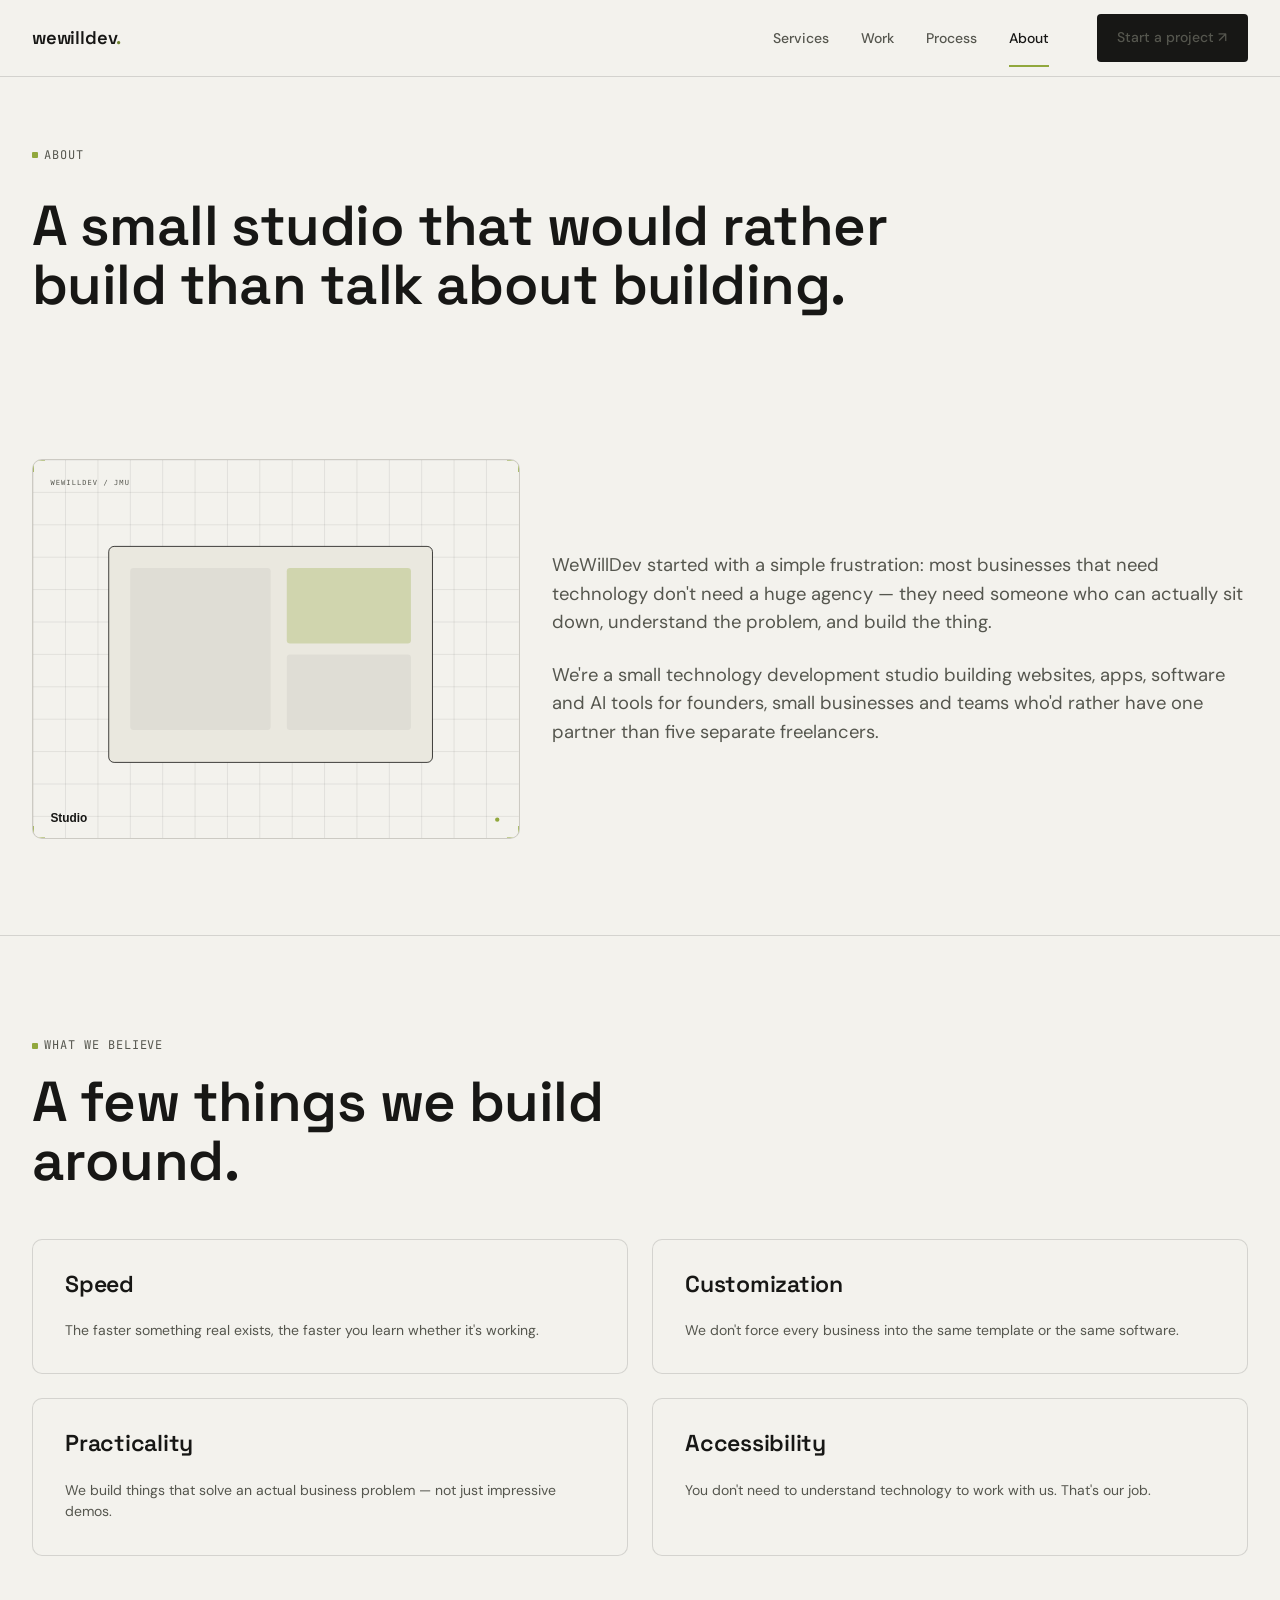
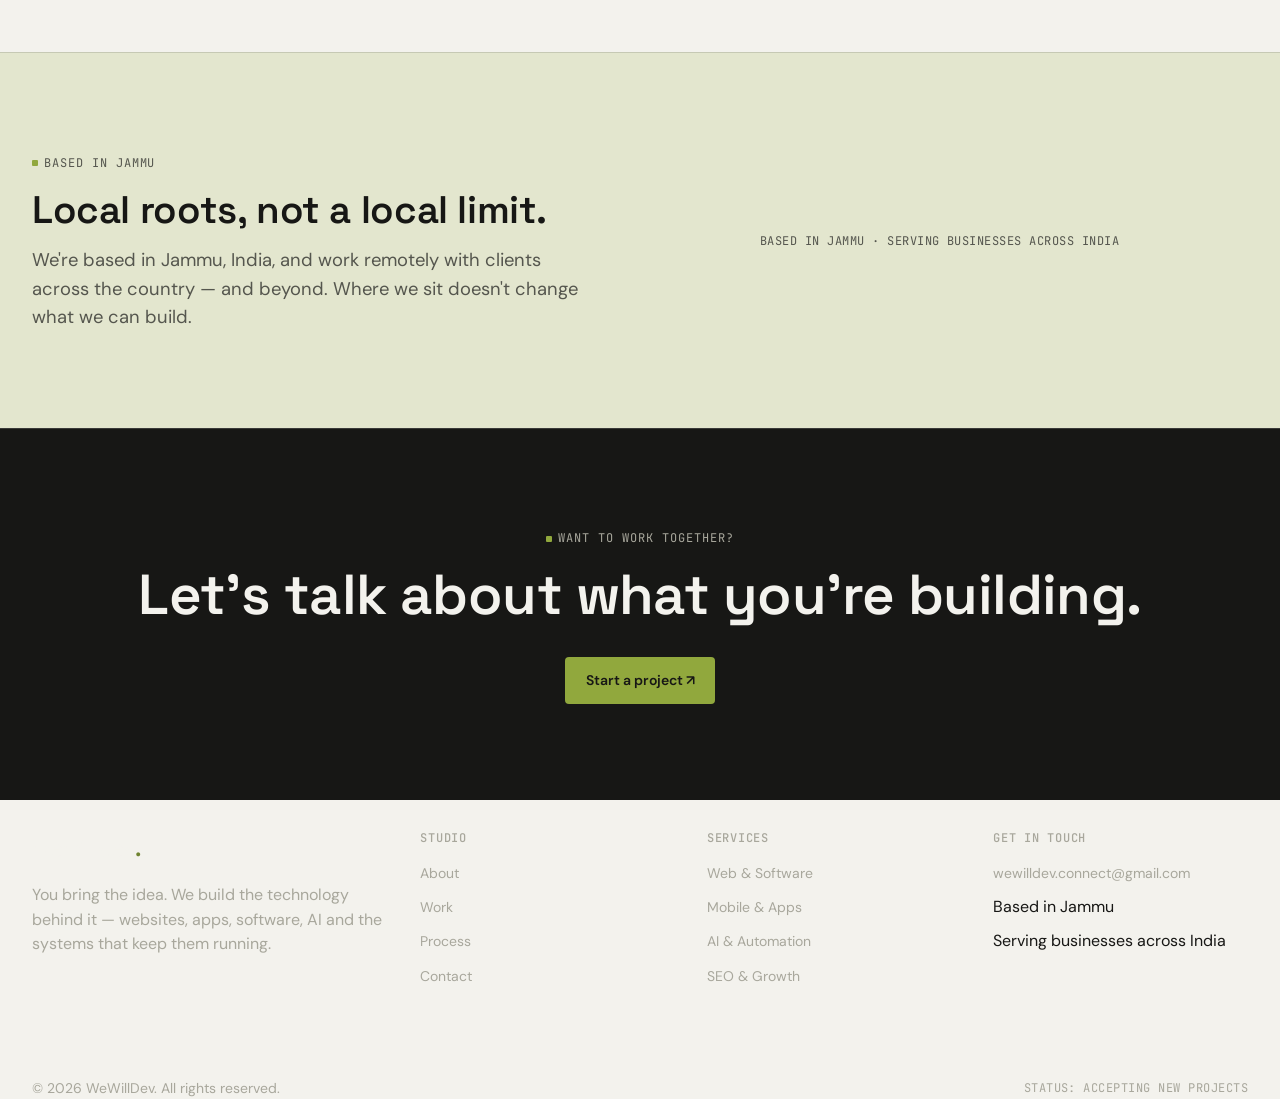
==== about/index.html @ 64b34826 "GO" ====
<!doctype html>
<html lang="en">

<head>
  <meta charset="UTF-8">
  <meta name="viewport" content="width=device-width, initial-scale=1.0">
  <title>About WeWillDev — A Technology Development Studio</title>
  <meta name="description"
    content="WeWillDev is a technology development studio based in Jammu, serving businesses across India — building web, mobile, AI and software for founders and small businesses.">
  <link rel="canonical" href="https://wewilldev.com/about/">
  <link rel="stylesheet" href="/assets/css/base.css">
  <link rel="stylesheet" href="/assets/css/layout.css">
  <link rel="stylesheet" href="/assets/css/components.css">
</head>

<body data-nav="about">

  <header id="site-header" class="site-header"></header>

  <main>
    <section class="page-intro">
      <div class="container">
        <p class="eyebrow">About</p>
        <h1 style="font-size: var(--fs-h1); margin-top: var(--sp-2); max-width: 24ch;">A small studio that would rather
          build than talk about building.</h1>
      </div>
    </section>

    <section class="section section--first">
      <div class="container">
        <div class="grid-12" style="gap: var(--sp-4); align-items:center;">
          <div style="grid-column: 1/6;">
            <div class="image-frame reveal"><img src="/assets/images/about.svg" alt="Abstract studio composition"
                loading="eager"></div>
          </div>
          <div style="grid-column: 6/13;">
            <p class="lede" style="font-size: var(--fs-body-lg); max-width: 55ch;">WeWillDev started with a simple
              frustration: most businesses that need technology don't need a huge agency — they need someone who can
              actually sit down, understand the problem, and build the thing.</p>
            <p class="lede" style="margin-top: var(--sp-3); max-width: 55ch;">We're a small technology development
              studio building websites, apps, software and AI tools for founders, small businesses and teams who'd
              rather have one partner than five separate freelancers.</p>
          </div>
        </div>
      </div>
    </section>

    <section class="section">
      <div class="container">
        <div class="section-head">
          <div>
            <p class="eyebrow">What we believe</p>
            <h2 style="font-size: var(--fs-h1); margin-top: var(--sp-2);">A few things we build around.</h2>
          </div>
        </div>
        <div class="grid-12" style="gap: var(--sp-3);">
          <div class="service-card reveal" style="grid-column: span 6;">
            <h3>Speed</h3>
            <p>The faster something real exists, the faster you learn whether it's working.</p>
          </div>
          <div class="service-card reveal" style="grid-column: span 6;">
            <h3>Customization</h3>
            <p>We don't force every business into the same template or the same software.</p>
          </div>
          <div class="service-card reveal" style="grid-column: span 6;">
            <h3>Practicality</h3>
            <p>We build things that solve an actual business problem — not just impressive demos.</p>
          </div>
          <div class="service-card reveal" style="grid-column: span 6;">
            <h3>Accessibility</h3>
            <p>You don't need to understand technology to work with us. That's our job.</p>
          </div>
        </div>
      </div>
    </section>

    <section class="section section--tint">
      <div class="container">
        <div class="grid-12" style="gap: var(--sp-4); align-items:center;">
          <div style="grid-column: 1/8;">
            <p class="eyebrow">Based in Jammu</p>
            <h2 style="font-size: var(--fs-h2); margin-top: var(--sp-2);">Local roots, not a local limit.</h2>
            <p class="lede" style="margin-top: var(--sp-2);">We're based in Jammu, India, and work remotely with clients
              across the country — and beyond. Where we sit doesn't change what we can build.</p>
          </div>
          <div style="grid-column: 8/13;">
            <span class="mono-tag" style="color:var(--ink-soft);">Based in Jammu · Serving businesses across
              India</span>
          </div>
        </div>
      </div>
    </section>

    <section class="section section--dark">
      <div class="container" style="text-align:center;">
        <p class="eyebrow on-dark" style="justify-content:center;">Want to work together?</p>
        <h2 style="font-size: var(--fs-h1); margin-top: var(--sp-2);">Let's talk about what you're building.</h2>
        <a href="/contact/" class="btn btn-primary" style="margin-top: var(--sp-4);">Start a project ↗</a>
      </div>
    </section>
  </main>

  <footer id="site-footer"></footer>
  <script src="/assets/js/components.js"></script>
  <script src="/assets/js/main.js"></script>
</body>

</html>
---- assets/css/base.css ----
/* ==========================================================================
   WeWillDev — Base
   Tokens, reset, typography
   ========================================================================== */

@import url("https://fonts.googleapis.com/css2?family=Space+Grotesk:wght@400;500;600;700&family=DM+Sans:wght@400;500;600&family=JetBrains+Mono:wght@400;500&display=swap");

:root {
  /* Color */
  --bg: #f3f2ed;
  --bg-alt: #eae8df;
  --bg-dark: #171715;
  --ink: #171715;
  --ink-soft: #55564e;
  --ink-on-dark: #f3f2ed;
  --ink-on-dark-soft: #a8a79c;
  --accent: #91a83d;
  --accent-dark: #6f8330;
  --accent-tint: #e3e6ce;
  --line: rgba(23, 23, 21, 0.14);
  --line-on-dark: rgba(243, 242, 237, 0.16);
  --white: #ffffff;

  /* Type */
  --font-display: "Space Grotesk", "Helvetica Neue", Arial, sans-serif;
  --font-body: "DM Sans", "Helvetica Neue", Arial, sans-serif;
  --font-mono: "JetBrains Mono", "SFMono-Regular", Consolas, monospace;

  --fs-hero: clamp(2.75rem, 6.2vw, 5.75rem);
  --fs-h1: clamp(2.25rem, 4.4vw, 3.75rem);
  --fs-h2: clamp(1.75rem, 3vw, 2.5rem);
  --fs-h3: clamp(1.25rem, 1.8vw, 1.5rem);
  --fs-body-lg: 1.15rem;
  --fs-body: 1rem;
  --fs-small: 0.875rem;
  --fs-label: 0.75rem;

  /* Spacing (8px base) */
  --sp-1: 0.5rem;
  --sp-2: 1rem;
  --sp-3: 1.5rem;
  --sp-4: 2rem;
  --sp-5: 3rem;
  --sp-6: 4rem;
  --sp-7: 6rem;
  --sp-8: 8rem;

  --radius-sm: 4px;
  --radius-md: 10px;
  --container-max: 1280px;
  --ease: cubic-bezier(0.4, 0, 0.2, 1);
}

* {
  box-sizing: border-box;
}
html {
  scroll-behavior: smooth;
}

body {
  margin: 0;
  background: var(--bg);
  color: var(--ink);
  font-family: var(--font-body);
  font-size: var(--fs-body);
  line-height: 1.55;
  -webkit-font-smoothing: antialiased;
  text-rendering: optimizeLegibility;
}

img {
  max-width: 100%;
  display: block;
}
a {
  color: inherit;
  text-decoration: none;
}
button {
  font-family: inherit;
  cursor: pointer;
}
ul {
  margin: 0;
  padding: 0;
  list-style: none;
}

h1,
h2,
h3,
h4 {
  font-family: var(--font-display);
  font-weight: 600;
  line-height: 1.05;
  letter-spacing: -0.01em;
  margin: 0;
  color: var(--ink);
}

p {
  margin: 0;
}

::selection {
  background: var(--accent);
  color: var(--bg-dark);
}

:focus-visible {
  outline: 2px solid var(--accent-dark);
  outline-offset: 3px;
}

@media (prefers-reduced-motion: reduce) {
  html {
    scroll-behavior: auto;
  }
  * {
    animation-duration: 0.01ms !important;
    transition-duration: 0.01ms !important;
  }
}

/* Utility text roles */
.eyebrow {
  font-family: var(--font-mono);
  font-size: var(--fs-label);
  letter-spacing: 0.08em;
  text-transform: uppercase;
  color: var(--ink-soft);
  display: inline-flex;
  align-items: center;
  gap: 0.5em;
}
.eyebrow::before {
  content: "";
  width: 6px;
  height: 6px;
  background: var(--accent);
  border-radius: 1px;
  display: inline-block;
}
.on-dark .eyebrow,
.eyebrow.on-dark {
  color: var(--ink-on-dark-soft);
}

.lede {
  font-size: var(--fs-body-lg);
  color: var(--ink-soft);
  max-width: 42ch;
}

.mono-tag {
  font-family: var(--font-mono);
  font-size: var(--fs-label);
  letter-spacing: 0.04em;
  text-transform: uppercase;
}
---- assets/css/layout.css ----
/* ==========================================================================
   WeWillDev — Layout
   Containers, grid, section rhythm
   ========================================================================== */

.container {
  width: 100%;
  max-width: var(--container-max);
  margin-inline: auto;
  padding-inline: var(--sp-4);
}

@media (max-width: 768px) {
  .container {
    padding-inline: var(--sp-3);
  }
}

.grid-12 {
  display: grid;
  grid-template-columns: repeat(12, 1fr);
  gap: var(--sp-3);
}

section {
  position: relative;
}

.section {
  padding-block: var(--sp-7);
  border-top: 1px solid var(--line);
}
.section--tight {
  padding-block: var(--sp-6);
}
.section--dark {
  background: var(--bg-dark);
  color: var(--ink-on-dark);
  border-top-color: var(--line-on-dark);
}
.section--dark h1,
.section--dark h2,
.section--dark h3 {
  color: var(--ink-on-dark);
}
.section--dark p {
  color: var(--ink-on-dark-soft);
}
.section--tint {
  background: var(--accent-tint);
}
.section--first {
  border-top: none;
}

@media (max-width: 768px) {
  .section {
    padding-block: var(--sp-6);
  }
  .section--tight {
    padding-block: var(--sp-5);
  }
}

/* Section header: eyebrow + heading + optional lede, used across pages */
.section-head {
  display: grid;
  grid-template-columns: minmax(0, 7fr) minmax(0, 5fr);
  gap: var(--sp-4);
  align-items: end;
  margin-bottom: var(--sp-5);
}
.section-head .lede {
  margin-left: auto;
}

@media (max-width: 860px) {
  .section-head {
    grid-template-columns: 1fr;
    align-items: start;
  }
  .section-head .lede {
    margin-left: 0;
  }
}

/* Index line: signature blueprint-style divider used between blocks */
.index-line {
  display: flex;
  align-items: center;
  gap: var(--sp-2);
  font-family: var(--font-mono);
  font-size: var(--fs-label);
  color: var(--ink-soft);
  letter-spacing: 0.04em;
  margin-block: var(--sp-3);
}
.index-line::after {
  content: "";
  flex: 1;
  height: 1px;
  background: var(--line);
}
.section--dark .index-line {
  color: var(--ink-on-dark-soft);
}
.section--dark .index-line::after {
  background: var(--line-on-dark);
}

.reveal {
  opacity: 0;
  transform: translateY(14px);
  transition:
    opacity 0.6s var(--ease),
    transform 0.6s var(--ease);
}
.reveal.is-visible {
  opacity: 1;
  transform: none;
}

.hide-mobile {
  display: block;
}
.show-mobile {
  display: none;
}
@media (max-width: 768px) {
  .hide-mobile {
    display: none;
  }
  .show-mobile {
    display: block;
  }
}
---- assets/css/components.css ----
/* ==========================================================================
   WeWillDev — Components
   ========================================================================== */

/* ---- Header ---- */
.site-header {
  position: sticky;
  top: 0;
  z-index: 100;
  background: rgba(243, 242, 237, 0.88);
  backdrop-filter: blur(10px);
  border-bottom: 1px solid var(--line);
}
.site-header .container {
  display: flex;
  align-items: center;
  justify-content: space-between;
  height: 76px;
}
.logo {
  font-family: var(--font-display);
  font-weight: 600;
  font-size: 1.15rem;
  letter-spacing: -0.01em;
}
.logo span {
  color: var(--accent-dark);
}

.main-nav {
  display: flex;
  align-items: center;
  gap: var(--sp-5);
}
.main-nav ul {
  display: flex;
  gap: var(--sp-4);
}
.main-nav a {
  font-size: var(--fs-small);
  font-weight: 500;
  color: var(--ink-soft);
  transition: color 0.15s var(--ease);
  position: relative;
}
.main-nav a:hover,
.main-nav a.is-active {
  color: var(--ink);
}
.main-nav a.is-active::after {
  content: "";
  position: absolute;
  left: 0;
  right: 0;
  bottom: -20px;
  height: 2px;
  background: var(--accent);
}

.nav-toggle {
  display: none;
  background: none;
  border: none;
  width: 32px;
  height: 32px;
  padding: 0;
  flex-direction: column;
  justify-content: center;
  gap: 5px;
}
.nav-toggle span {
  display: block;
  width: 100%;
  height: 2px;
  background: var(--ink);
  transition:
    transform 0.2s var(--ease),
    opacity 0.2s var(--ease);
}

.mobile-nav {
  display: none;
  position: fixed;
  inset: 76px 0 0 0;
  background: var(--bg);
  z-index: 99;
  padding: var(--sp-5) var(--sp-3);
  overflow-y: auto;
}
.mobile-nav.is-open {
  display: block;
}
.mobile-nav ul {
  display: flex;
  flex-direction: column;
  gap: 0;
}
.mobile-nav a {
  display: block;
  font-family: var(--font-display);
  font-size: 1.75rem;
  font-weight: 500;
  padding: var(--sp-2) 0;
  border-bottom: 1px solid var(--line);
}
.mobile-nav .btn {
  margin-top: var(--sp-4);
  width: 100%;
  justify-content: center;
}

@media (max-width: 860px) {
  .main-nav ul,
  .main-nav .btn {
    display: none;
  }
  .nav-toggle {
    display: flex;
  }
}

body.nav-open {
  overflow: hidden;
}

/* ---- Buttons ---- */
.btn {
  display: inline-flex;
  align-items: center;
  gap: 0.5em;
  font-family: var(--font-body);
  font-weight: 600;
  font-size: var(--fs-small);
  padding: 0.85em 1.4em;
  border-radius: var(--radius-sm);
  border: 1px solid transparent;
  transition:
    transform 0.15s var(--ease),
    background 0.15s var(--ease),
    border-color 0.15s var(--ease),
    color 0.15s var(--ease);
  white-space: nowrap;
}
.btn-primary {
  background: var(--ink);
  color: var(--bg);
}
.btn-primary:hover {
  background: var(--accent-dark);
}
.section--dark .btn-primary {
  background: var(--accent);
  color: var(--bg-dark);
}
.section--dark .btn-primary:hover {
  background: var(--ink-on-dark);
}

.btn-outline {
  background: transparent;
  border-color: var(--line);
  color: var(--ink);
}
.btn-outline:hover {
  border-color: var(--ink);
}
.section--dark .btn-outline {
  border-color: var(--line-on-dark);
  color: var(--ink-on-dark);
}
.section--dark .btn-outline:hover {
  border-color: var(--ink-on-dark);
}

.btn-text {
  padding: 0;
  font-weight: 500;
  border-bottom: 1px solid var(--ink);
  border-radius: 0;
}
.btn-text:hover {
  color: var(--accent-dark);
  border-color: var(--accent-dark);
}

/* ---- Build tag (signature chip) ---- */
.build-tag {
  font-family: var(--font-mono);
  font-size: 0.7rem;
  letter-spacing: 0.04em;
  text-transform: uppercase;
  border: 1px solid var(--line);
  border-radius: var(--radius-sm);
  padding: 0.35em 0.7em;
  display: inline-flex;
  align-items: center;
  gap: 0.5em;
  color: var(--ink-soft);
}
.build-tag .dot {
  width: 5px;
  height: 5px;
  border-radius: 50%;
  background: var(--accent);
}
.section--dark .build-tag {
  border-color: var(--line-on-dark);
  color: var(--ink-on-dark-soft);
}

/* ---- Capability strip ---- */
.capability-strip {
  border-top: 1px solid var(--line);
  border-bottom: 1px solid var(--line);
  overflow: hidden;
  background: var(--bg-dark);
}
.capability-strip .track {
  display: flex;
  gap: var(--sp-6);
  padding-block: var(--sp-2);
  font-family: var(--font-mono);
  font-size: var(--fs-small);
  color: var(--ink-on-dark-soft);
  white-space: nowrap;
  animation: scroll-strip 32s linear infinite;
  width: max-content;
}
.capability-strip .track span {
  color: var(--accent);
  margin-right: var(--sp-6);
}
@keyframes scroll-strip {
  from {
    transform: translateX(0);
  }
  to {
    transform: translateX(-50%);
  }
}
@media (prefers-reduced-motion: reduce) {
  .capability-strip .track {
    animation: none;
  }
}

/* ---- Service card ---- */
.service-card {
  border: 1px solid var(--line);
  border-radius: var(--radius-md);
  padding: var(--sp-4);
  background: var(--bg);
  display: flex;
  flex-direction: column;
  gap: var(--sp-3);
  transition:
    border-color 0.2s var(--ease),
    transform 0.2s var(--ease);
}
.service-card:hover {
  border-color: var(--ink);
  transform: translateY(-3px);
}
.service-card .index {
  font-family: var(--font-mono);
  font-size: var(--fs-label);
  color: var(--accent-dark);
}
.service-card h3 {
  font-size: var(--fs-h3);
}
.service-card p {
  color: var(--ink-soft);
  font-size: var(--fs-small);
}
.service-card .tags {
  display: flex;
  flex-wrap: wrap;
  gap: 0.4em;
  margin-top: auto;
}
.service-card .tag {
  font-size: 0.7rem;
  font-family: var(--font-mono);
  color: var(--ink-soft);
  background: var(--bg-alt);
  padding: 0.25em 0.6em;
  border-radius: var(--radius-sm);
}
.service-card .go {
  display: flex;
  align-items: center;
  gap: 0.4em;
  font-size: var(--fs-small);
  font-weight: 600;
  color: var(--ink);
  margin-top: var(--sp-1);
}
.service-card:hover .go {
  color: var(--accent-dark);
}

/* ---- Project / work card ---- */
.project-card {
  display: grid;
  grid-template-columns: 1fr 1fr;
  gap: var(--sp-4);
  align-items: center;
  padding-block: var(--sp-4);
  border-top: 1px solid var(--line);
}
.project-card:last-child {
  border-bottom: 1px solid var(--line);
}
.project-card .media {
  aspect-ratio: 4/3;
  border-radius: var(--radius-md);
  overflow: hidden;
  background: var(--bg-alt);
}
.project-card .media img {
  width: 100%;
  height: 100%;
  object-fit: cover;
}
.project-card .meta {
  display: flex;
  flex-direction: column;
  gap: var(--sp-2);
}
.project-card h3 {
  font-size: var(--fs-h2);
}
.project-card p {
  color: var(--ink-soft);
}
.project-card .facts {
  display: flex;
  gap: var(--sp-3);
  flex-wrap: wrap;
}

@media (max-width: 768px) {
  .project-card {
    grid-template-columns: 1fr;
  }
}

/* ---- Process step ---- */
.process-step {
  display: grid;
  grid-template-columns: 90px 1fr;
  gap: var(--sp-4);
  padding-block: var(--sp-4);
  border-top: 1px solid var(--line);
}
.process-step .num {
  font-family: var(--font-mono);
  font-size: 1.5rem;
  color: var(--accent-dark);
}
.process-step h3 {
  font-size: var(--fs-h3);
  margin-bottom: var(--sp-1);
}
.process-step p {
  color: var(--ink-soft);
  max-width: 60ch;
}
@media (max-width: 600px) {
  .process-step {
    grid-template-columns: 1fr;
    gap: var(--sp-1);
  }
}

/* ---- Who-we-build-for chips ---- */
.audience-list {
  display: flex;
  flex-wrap: wrap;
  gap: var(--sp-2);
}
.audience-chip {
  border: 1px solid var(--line);
  border-radius: 999px;
  padding: 0.6em 1.1em;
  font-size: var(--fs-small);
  font-weight: 500;
}
.section--dark .audience-chip {
  border-color: var(--line-on-dark);
}

/* ---- Image frame with build tag overlay ---- */
.image-frame {
  position: relative;
  border-radius: var(--radius-md);
  overflow: hidden;
  background: var(--bg-alt);
  border: 1px solid var(--line);
}
.image-frame img {
  width: 100%;
  height: 100%;
  object-fit: cover;
}
.image-frame .frame-tag {
  position: absolute;
  bottom: var(--sp-2);
  left: var(--sp-2);
  background: rgba(23, 23, 21, 0.82);
  color: var(--ink-on-dark);
  backdrop-filter: blur(4px);
}

/* ---- Footer ---- */
.site-footer {
  background: var(--bg-dark);
  color: var(--ink-on-dark);
  padding-block: var(--sp-6) var(--sp-4);
}
.footer-top {
  display: grid;
  grid-template-columns: 1.4fr repeat(3, 1fr);
  margin-top: var(--sp-4);
  margin-bottom: var(--sp-6);
  gap: var(--sp-4);
  border-bottom: 1px solid var(--line-on-dark);
}
.footer-brand .logo {
  color: var(--ink-on-dark);
  font-size: 1.4rem;
  margin-bottom: var(--sp-2);
}
.footer-brand p {
  color: var(--ink-on-dark-soft);
  max-width: 32ch;
}
.footer-col h4 {
  font-family: var(--font-mono);
  font-size: var(--fs-label);
  text-transform: uppercase;
  letter-spacing: 0.06em;
  color: var(--ink-on-dark-soft);
  margin-bottom: var(--sp-2);
  font-weight: 500;
}
.footer-col ul {
  display: flex;
  flex-direction: column;
  gap: 0.6em;
}
.footer-col a {
  color: var(--ink-on-dark-soft);
  font-size: var(--fs-small);
  transition: color 0.15s var(--ease);
}
.footer-col a:hover {
  color: r;
}
.footer-bottom {
  display: flex;
  justify-content: space-between;
  align-items: center;
  padding-top: var(--sp-3);
  font-size: var(--fs-small);
  color: var(--ink-on-dark-soft);
  flex-wrap: wrap;
  gap: var(--sp-2);
}

@media (max-width: 860px) {
  .footer-top {
    grid-template-columns: 1fr 1fr;
    gap: var(--sp-5) var(--sp-3);
  }
  .footer-brand {
    grid-column: 1 / -1;
  }
}

/* ---- Contact form ---- */
.form-field {
  display: flex;
  flex-direction: column;
  gap: 0.5em;
  margin-bottom: var(--sp-3);
}
.form-field label {
  font-size: var(--fs-small);
  font-weight: 600;
}
.form-field input,
.form-field select,
.form-field textarea {
  font-family: var(--font-body);
  font-size: var(--fs-body);
  padding: 0.9em 1em;
  border: 1px solid var(--line);
  border-radius: var(--radius-sm);
  background: var(--bg);
  color: var(--ink);
}
.form-field input:focus,
.form-field select:focus,
.form-field textarea:focus {
  border-color: var(--ink);
  outline: none;
}
.form-field textarea {
  resize: vertical;
  min-height: 120px;
}
.form-note {
  font-size: var(--fs-small);
  color: var(--ink-soft);
  margin-top: var(--sp-2);
}

/* ---- Breadcrumb / page intro ---- */
.page-intro {
  padding-block: var(--sp-6) var(--sp-5);
}
.page-intro .eyebrow {
  margin-bottom: var(--sp-2);
}
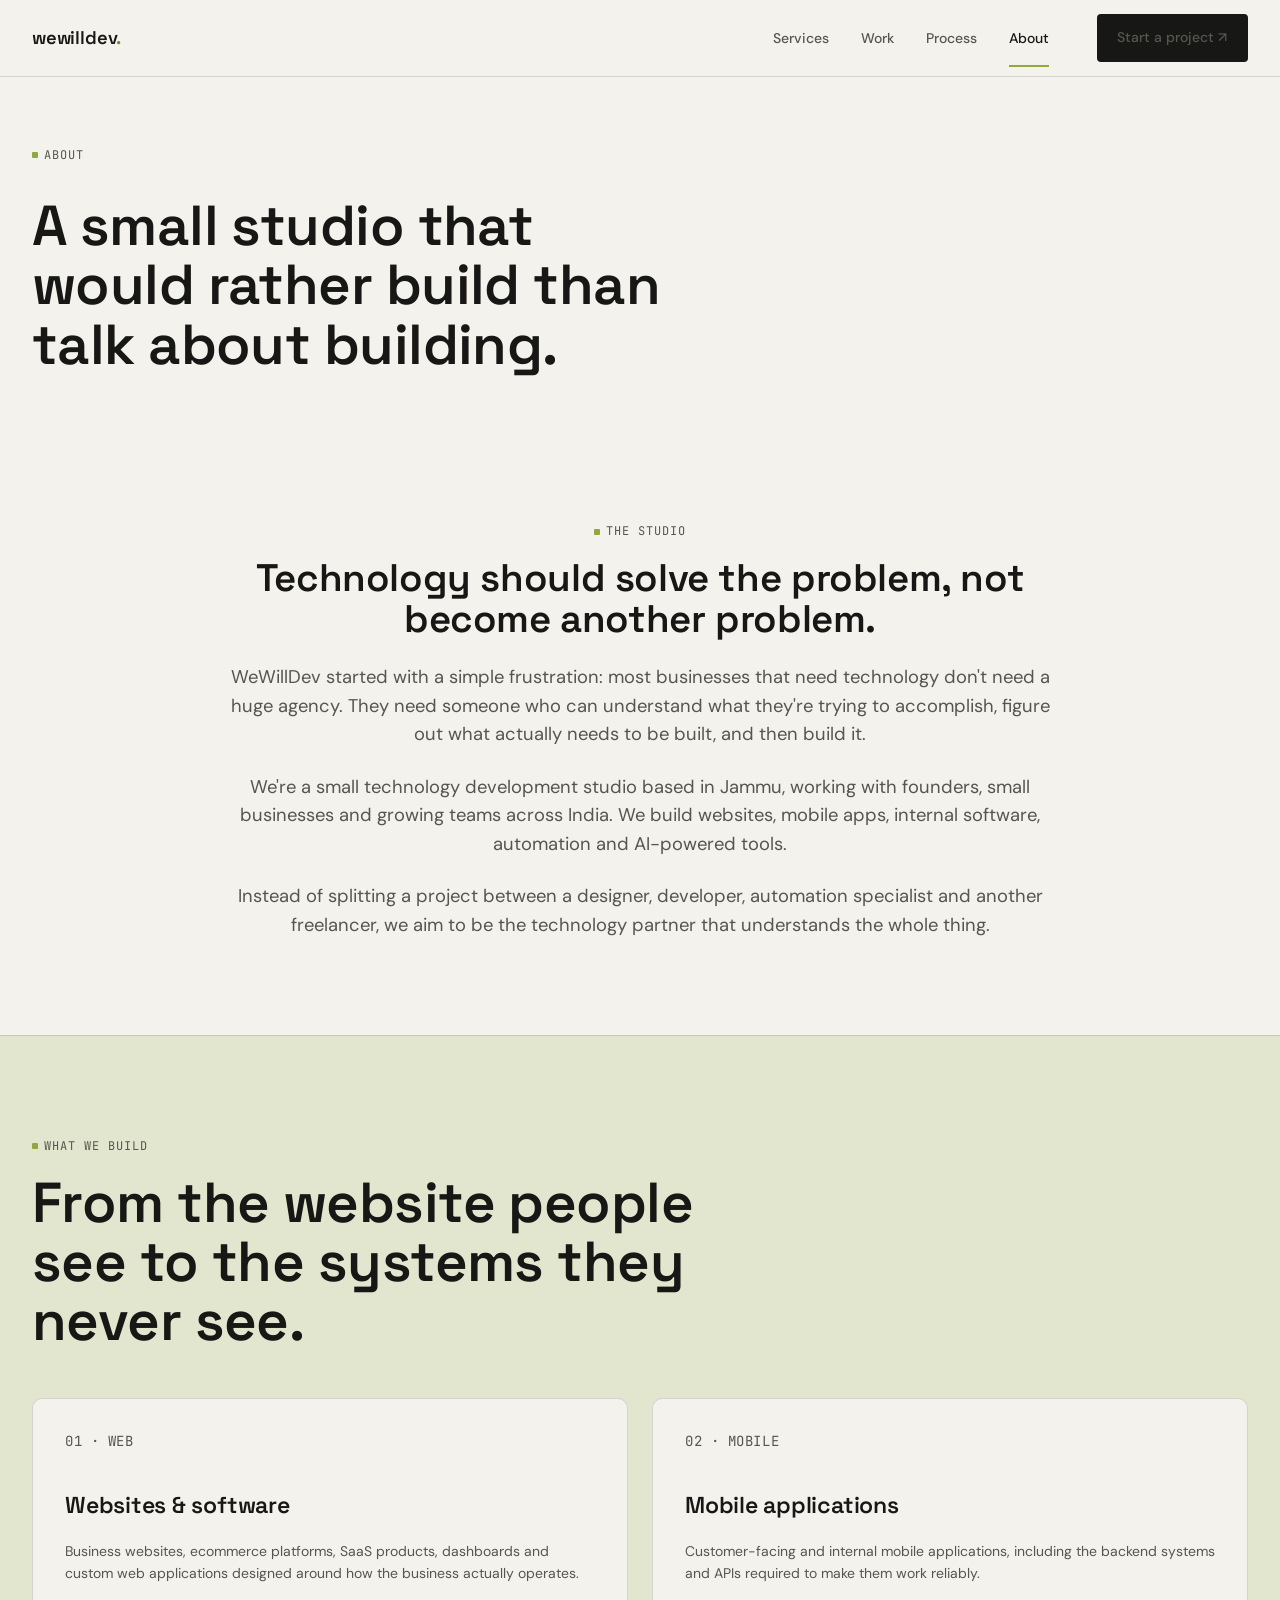
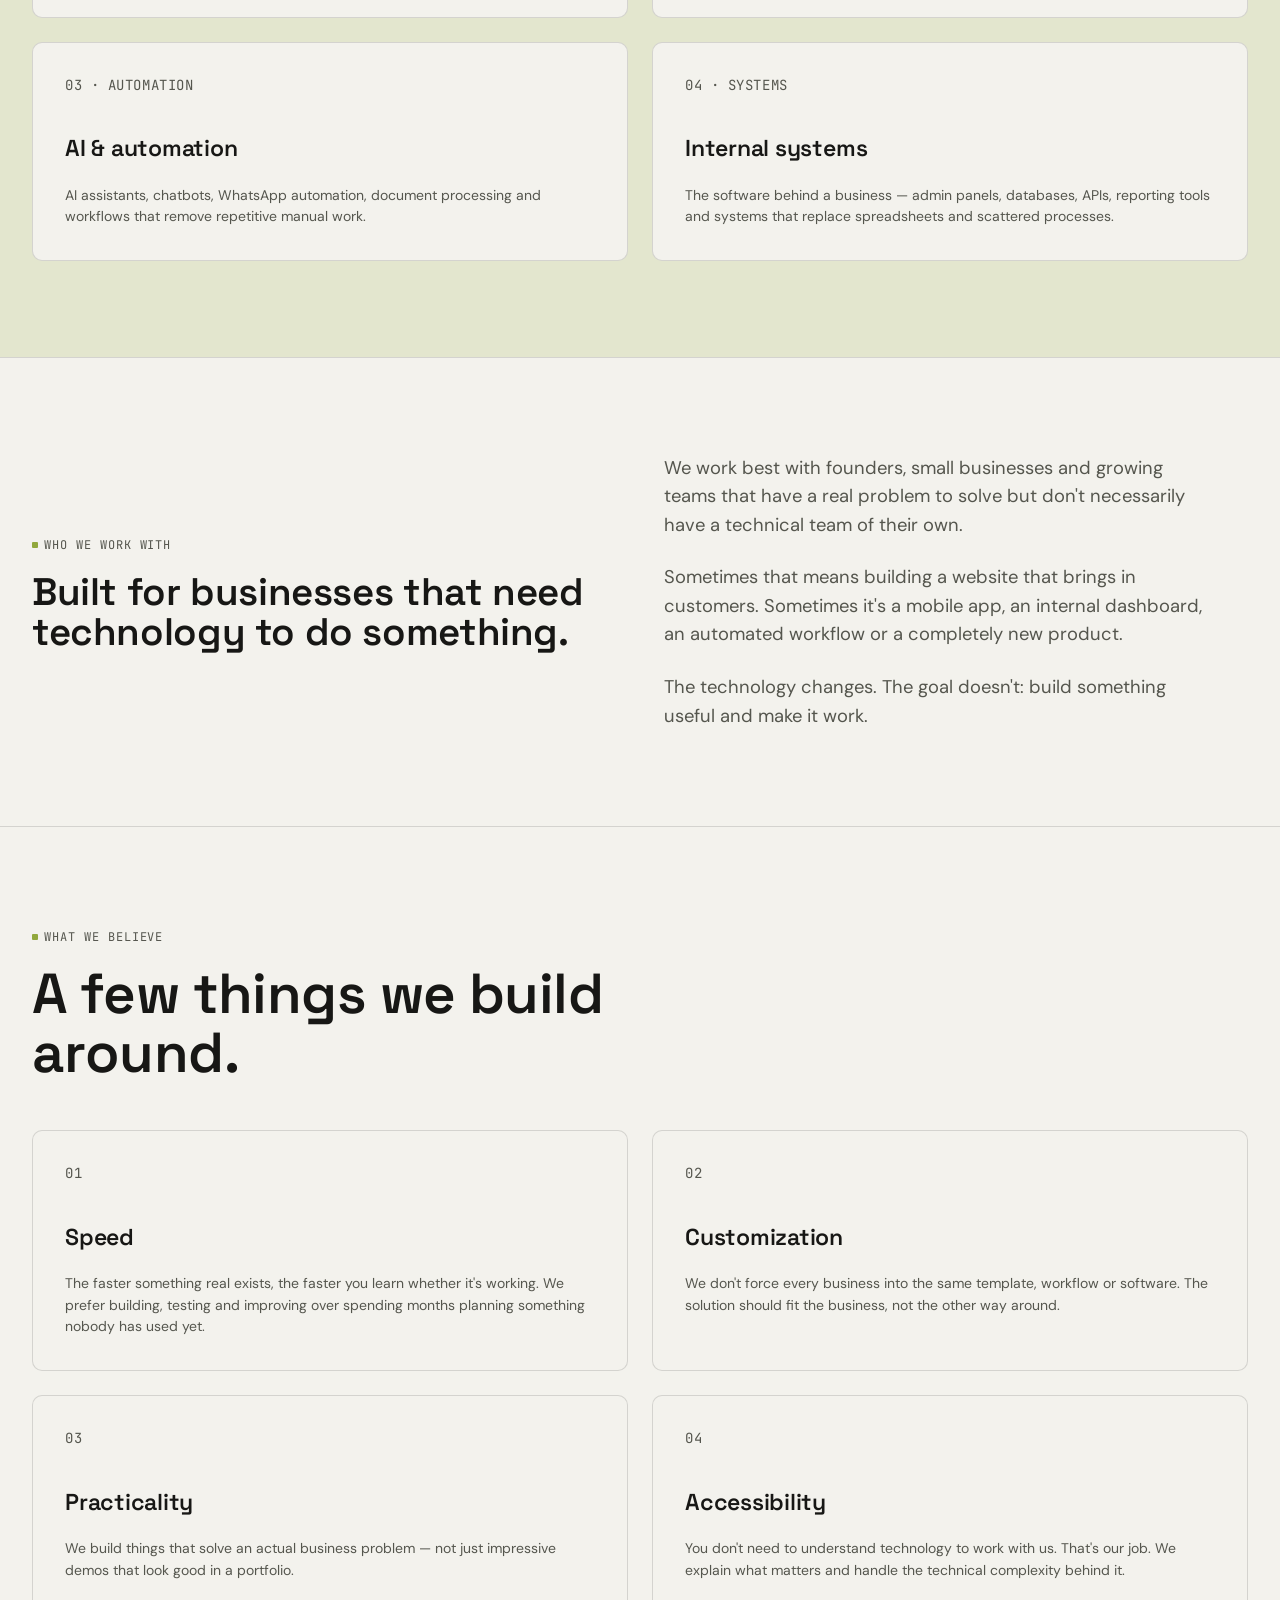
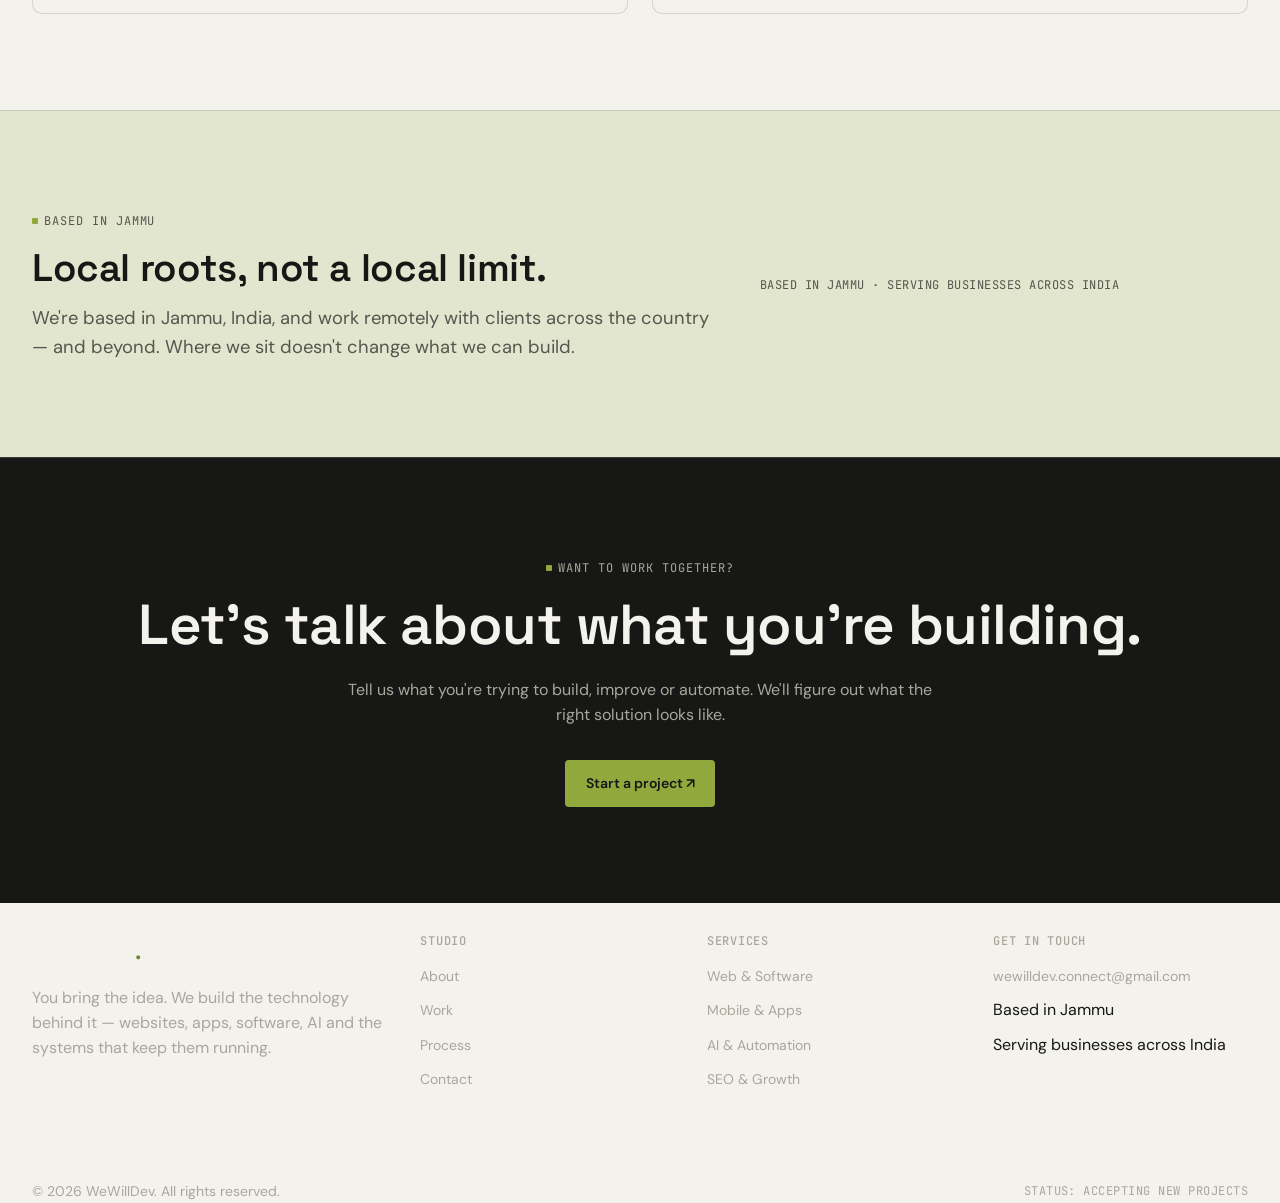
==== commit d77714ee: "liekk this about??" ====
--- a/about/index.html
+++ b/about/index.html
@@ -4,10 +4,14 @@
 <head>
   <meta charset="UTF-8">
   <meta name="viewport" content="width=device-width, initial-scale=1.0">
+
   <title>About WeWillDev — A Technology Development Studio</title>
+
   <meta name="description"
-    content="WeWillDev is a technology development studio based in Jammu, serving businesses across India — building web, mobile, AI and software for founders and small businesses.">
+    content="WeWillDev is a technology development studio based in Jammu, serving businesses across India — building websites, mobile apps, software, AI tools and internal systems.">
+
   <link rel="canonical" href="https://wewilldev.com/about/">
+
   <link rel="stylesheet" href="/assets/css/base.css">
   <link rel="stylesheet" href="/assets/css/layout.css">
   <link rel="stylesheet" href="/assets/css/components.css">
@@ -18,91 +22,413 @@
   <header id="site-header" class="site-header"></header>
 
   <main>
+
+    <!-- INTRO -->
     <section class="page-intro">
       <div class="container">
+
         <p class="eyebrow">About</p>
-        <h1 style="font-size: var(--fs-h1); margin-top: var(--sp-2); max-width: 24ch;">A small studio that would rather
-          build than talk about building.</h1>
-      </div>
-    </section>
-
+
+        <h1 style="
+          font-size: var(--fs-h1);
+          margin-top: var(--sp-2);
+          max-width: 18ch;
+        ">
+          A small studio that would rather build than talk about building.
+        </h1>
+
+      </div>
+    </section>
+
+
+    <!-- STUDIO STORY -->
     <section class="section section--first">
       <div class="container">
-        <div class="grid-12" style="gap: var(--sp-4); align-items:center;">
-          <div style="grid-column: 1/6;">
-            <div class="image-frame reveal"><img src="/assets/images/about.svg" alt="Abstract studio composition"
-                loading="eager"></div>
-          </div>
-          <div style="grid-column: 6/13;">
-            <p class="lede" style="font-size: var(--fs-body-lg); max-width: 55ch;">WeWillDev started with a simple
-              frustration: most businesses that need technology don't need a huge agency — they need someone who can
-              actually sit down, understand the problem, and build the thing.</p>
-            <p class="lede" style="margin-top: var(--sp-3); max-width: 55ch;">We're a small technology development
-              studio building websites, apps, software and AI tools for founders, small businesses and teams who'd
-              rather have one partner than five separate freelancers.</p>
-          </div>
-        </div>
-      </div>
-    </section>
-
+
+        <div style="
+          max-width: 850px;
+          margin: 0 auto;
+          text-align: center;
+        ">
+
+          <p class="eyebrow" style="justify-content:center;">
+            The studio
+          </p>
+
+          <h2 style="
+            font-size: var(--fs-h2);
+            margin-top: var(--sp-2);
+          ">
+            Technology should solve the problem,
+            not become another problem.
+          </h2>
+
+          <p class="lede" style="
+            margin: var(--sp-3) auto 0;
+            max-width: 65ch;
+          ">
+            WeWillDev started with a simple frustration: most businesses
+            that need technology don't need a huge agency. They need
+            someone who can understand what they're trying to accomplish,
+            figure out what actually needs to be built, and then build it.
+          </p>
+
+          <p class="lede" style="
+            margin: var(--sp-3) auto 0;
+            max-width: 65ch;
+          ">
+            We're a small technology development studio based in Jammu,
+            working with founders, small businesses and growing teams
+            across India. We build websites, mobile apps, internal
+            software, automation and AI-powered tools.
+          </p>
+
+          <p class="lede" style="
+            margin: var(--sp-3) auto 0;
+            max-width: 65ch;
+          ">
+            Instead of splitting a project between a designer, developer,
+            automation specialist and another freelancer, we aim to be
+            the technology partner that understands the whole thing.
+          </p>
+
+        </div>
+
+      </div>
+    </section>
+
+
+    <!-- WHAT WE BUILD -->
+    <section class="section section--tint">
+      <div class="container">
+
+        <div style="
+          max-width: 700px;
+          margin-bottom: var(--sp-5);
+        ">
+
+          <p class="eyebrow">What we build</p>
+
+          <h2 style="
+            font-size: var(--fs-h1);
+            margin-top: var(--sp-2);
+          ">
+            From the website people see
+            to the systems they never see.
+          </h2>
+
+        </div>
+
+
+        <div class="grid-12" style="gap: var(--sp-3);">
+
+          <div class="service-card reveal" style="grid-column: span 6;">
+            <p class="mono-tag">01 · WEB</p>
+
+            <h3 style="margin-top: var(--sp-2);">
+              Websites & software
+            </h3>
+
+            <p>
+              Business websites, ecommerce platforms, SaaS products,
+              dashboards and custom web applications designed around
+              how the business actually operates.
+            </p>
+          </div>
+
+
+          <div class="service-card reveal" style="grid-column: span 6;">
+            <p class="mono-tag">02 · MOBILE</p>
+
+            <h3 style="margin-top: var(--sp-2);">
+              Mobile applications
+            </h3>
+
+            <p>
+              Customer-facing and internal mobile applications,
+              including the backend systems and APIs required to
+              make them work reliably.
+            </p>
+          </div>
+
+
+          <div class="service-card reveal" style="grid-column: span 6;">
+            <p class="mono-tag">03 · AUTOMATION</p>
+
+            <h3 style="margin-top: var(--sp-2);">
+              AI & automation
+            </h3>
+
+            <p>
+              AI assistants, chatbots, WhatsApp automation,
+              document processing and workflows that remove
+              repetitive manual work.
+            </p>
+          </div>
+
+
+          <div class="service-card reveal" style="grid-column: span 6;">
+            <p class="mono-tag">04 · SYSTEMS</p>
+
+            <h3 style="margin-top: var(--sp-2);">
+              Internal systems
+            </h3>
+
+            <p>
+              The software behind a business — admin panels,
+              databases, APIs, reporting tools and systems that
+              replace spreadsheets and scattered processes.
+            </p>
+          </div>
+
+        </div>
+
+      </div>
+    </section>
+
+
+    <!-- WHO WE WORK WITH -->
     <section class="section">
       <div class="container">
+
+        <div class="grid-12" style="
+          gap: var(--sp-5);
+          align-items: center;
+        ">
+
+          <div style="grid-column: 1/7;">
+
+            <p class="eyebrow">Who we work with</p>
+
+            <h2 style="
+              font-size: var(--fs-h2);
+              margin-top: var(--sp-2);
+            ">
+              Built for businesses that
+              need technology to do something.
+            </h2>
+
+          </div>
+
+
+          <div style="grid-column: 7/13;">
+
+            <p class="lede">
+              We work best with founders, small businesses and growing
+              teams that have a real problem to solve but don't necessarily
+              have a technical team of their own.
+            </p>
+
+            <p class="lede" style="margin-top: var(--sp-3);">
+              Sometimes that means building a website that brings in
+              customers. Sometimes it's a mobile app, an internal
+              dashboard, an automated workflow or a completely new
+              product.
+            </p>
+
+            <p class="lede" style="margin-top: var(--sp-3);">
+              The technology changes. The goal doesn't:
+              build something useful and make it work.
+            </p>
+
+          </div>
+
+        </div>
+
+      </div>
+    </section>
+
+
+    <!-- WHAT WE BELIEVE -->
+    <section class="section">
+      <div class="container">
+
         <div class="section-head">
+
           <div>
-            <p class="eyebrow">What we believe</p>
-            <h2 style="font-size: var(--fs-h1); margin-top: var(--sp-2);">A few things we build around.</h2>
-          </div>
-        </div>
+
+            <p class="eyebrow">
+              What we believe
+            </p>
+
+            <h2 style="
+              font-size: var(--fs-h1);
+              margin-top: var(--sp-2);
+            ">
+              A few things we build around.
+            </h2>
+
+          </div>
+
+        </div>
+
+
         <div class="grid-12" style="gap: var(--sp-3);">
-          <div class="service-card reveal" style="grid-column: span 6;">
-            <h3>Speed</h3>
-            <p>The faster something real exists, the faster you learn whether it's working.</p>
-          </div>
-          <div class="service-card reveal" style="grid-column: span 6;">
-            <h3>Customization</h3>
-            <p>We don't force every business into the same template or the same software.</p>
-          </div>
-          <div class="service-card reveal" style="grid-column: span 6;">
-            <h3>Practicality</h3>
-            <p>We build things that solve an actual business problem — not just impressive demos.</p>
-          </div>
-          <div class="service-card reveal" style="grid-column: span 6;">
-            <h3>Accessibility</h3>
-            <p>You don't need to understand technology to work with us. That's our job.</p>
-          </div>
-        </div>
-      </div>
-    </section>
-
+
+          <div class="service-card reveal" style="grid-column: span 6;">
+
+            <p class="mono-tag">01</p>
+
+            <h3 style="margin-top: var(--sp-2);">
+              Speed
+            </h3>
+
+            <p>
+              The faster something real exists, the faster you learn
+              whether it's working. We prefer building, testing and
+              improving over spending months planning something nobody
+              has used yet.
+            </p>
+
+          </div>
+
+
+          <div class="service-card reveal" style="grid-column: span 6;">
+
+            <p class="mono-tag">02</p>
+
+            <h3 style="margin-top: var(--sp-2);">
+              Customization
+            </h3>
+
+            <p>
+              We don't force every business into the same template,
+              workflow or software. The solution should fit the business,
+              not the other way around.
+            </p>
+
+          </div>
+
+
+          <div class="service-card reveal" style="grid-column: span 6;">
+
+            <p class="mono-tag">03</p>
+
+            <h3 style="margin-top: var(--sp-2);">
+              Practicality
+            </h3>
+
+            <p>
+              We build things that solve an actual business problem —
+              not just impressive demos that look good in a portfolio.
+            </p>
+
+          </div>
+
+
+          <div class="service-card reveal" style="grid-column: span 6;">
+
+            <p class="mono-tag">04</p>
+
+            <h3 style="margin-top: var(--sp-2);">
+              Accessibility
+            </h3>
+
+            <p>
+              You don't need to understand technology to work with us.
+              That's our job. We explain what matters and handle the
+              technical complexity behind it.
+            </p>
+
+          </div>
+
+        </div>
+
+      </div>
+    </section>
+
+
+    <!-- LOCATION -->
     <section class="section section--tint">
       <div class="container">
-        <div class="grid-12" style="gap: var(--sp-4); align-items:center;">
+
+        <div class="grid-12" style="
+          gap: var(--sp-4);
+          align-items: center;
+        ">
+
           <div style="grid-column: 1/8;">
-            <p class="eyebrow">Based in Jammu</p>
-            <h2 style="font-size: var(--fs-h2); margin-top: var(--sp-2);">Local roots, not a local limit.</h2>
-            <p class="lede" style="margin-top: var(--sp-2);">We're based in Jammu, India, and work remotely with clients
-              across the country — and beyond. Where we sit doesn't change what we can build.</p>
-          </div>
+
+            <p class="eyebrow">
+              Based in Jammu
+            </p>
+
+            <h2 style="
+              font-size: var(--fs-h2);
+              margin-top: var(--sp-2);
+            ">
+              Local roots, not a local limit.
+            </h2>
+
+            <p class="lede" style="
+              margin-top: var(--sp-2);
+              max-width: 60ch;
+            ">
+              We're based in Jammu, India, and work remotely with clients
+              across the country — and beyond. Where we sit doesn't change
+              what we can build.
+            </p>
+
+          </div>
+
+
           <div style="grid-column: 8/13;">
-            <span class="mono-tag" style="color:var(--ink-soft);">Based in Jammu · Serving businesses across
-              India</span>
-          </div>
-        </div>
-      </div>
-    </section>
-
+
+            <span class="mono-tag" style="color:var(--ink-soft);">
+              Based in Jammu · Serving businesses across India
+            </span>
+
+          </div>
+
+        </div>
+
+      </div>
+    </section>
+
+
+    <!-- CTA -->
     <section class="section section--dark">
+
       <div class="container" style="text-align:center;">
-        <p class="eyebrow on-dark" style="justify-content:center;">Want to work together?</p>
-        <h2 style="font-size: var(--fs-h1); margin-top: var(--sp-2);">Let's talk about what you're building.</h2>
-        <a href="/contact/" class="btn btn-primary" style="margin-top: var(--sp-4);">Start a project ↗</a>
-      </div>
-    </section>
+
+        <p class="eyebrow on-dark" style="justify-content:center;">
+          Want to work together?
+        </p>
+
+        <h2 style="
+          font-size: var(--fs-h1);
+          margin-top: var(--sp-2);
+        ">
+          Let's talk about what you're building.
+        </h2>
+
+        <p style="
+          max-width: 55ch;
+          margin: var(--sp-3) auto 0;
+          color: var(--ink-on-dark-soft);
+        ">
+          Tell us what you're trying to build, improve or automate.
+          We'll figure out what the right solution looks like.
+        </p>
+
+        <a href="/contact/"
+          class="btn btn-primary"
+          style="margin-top: var(--sp-4);">
+          Start a project ↗
+        </a>
+
+      </div>
+
+    </section>
+
   </main>
 
+
   <footer id="site-footer"></footer>
+
   <script src="/assets/js/components.js"></script>
   <script src="/assets/js/main.js"></script>
+
 </body>
 
 </html>
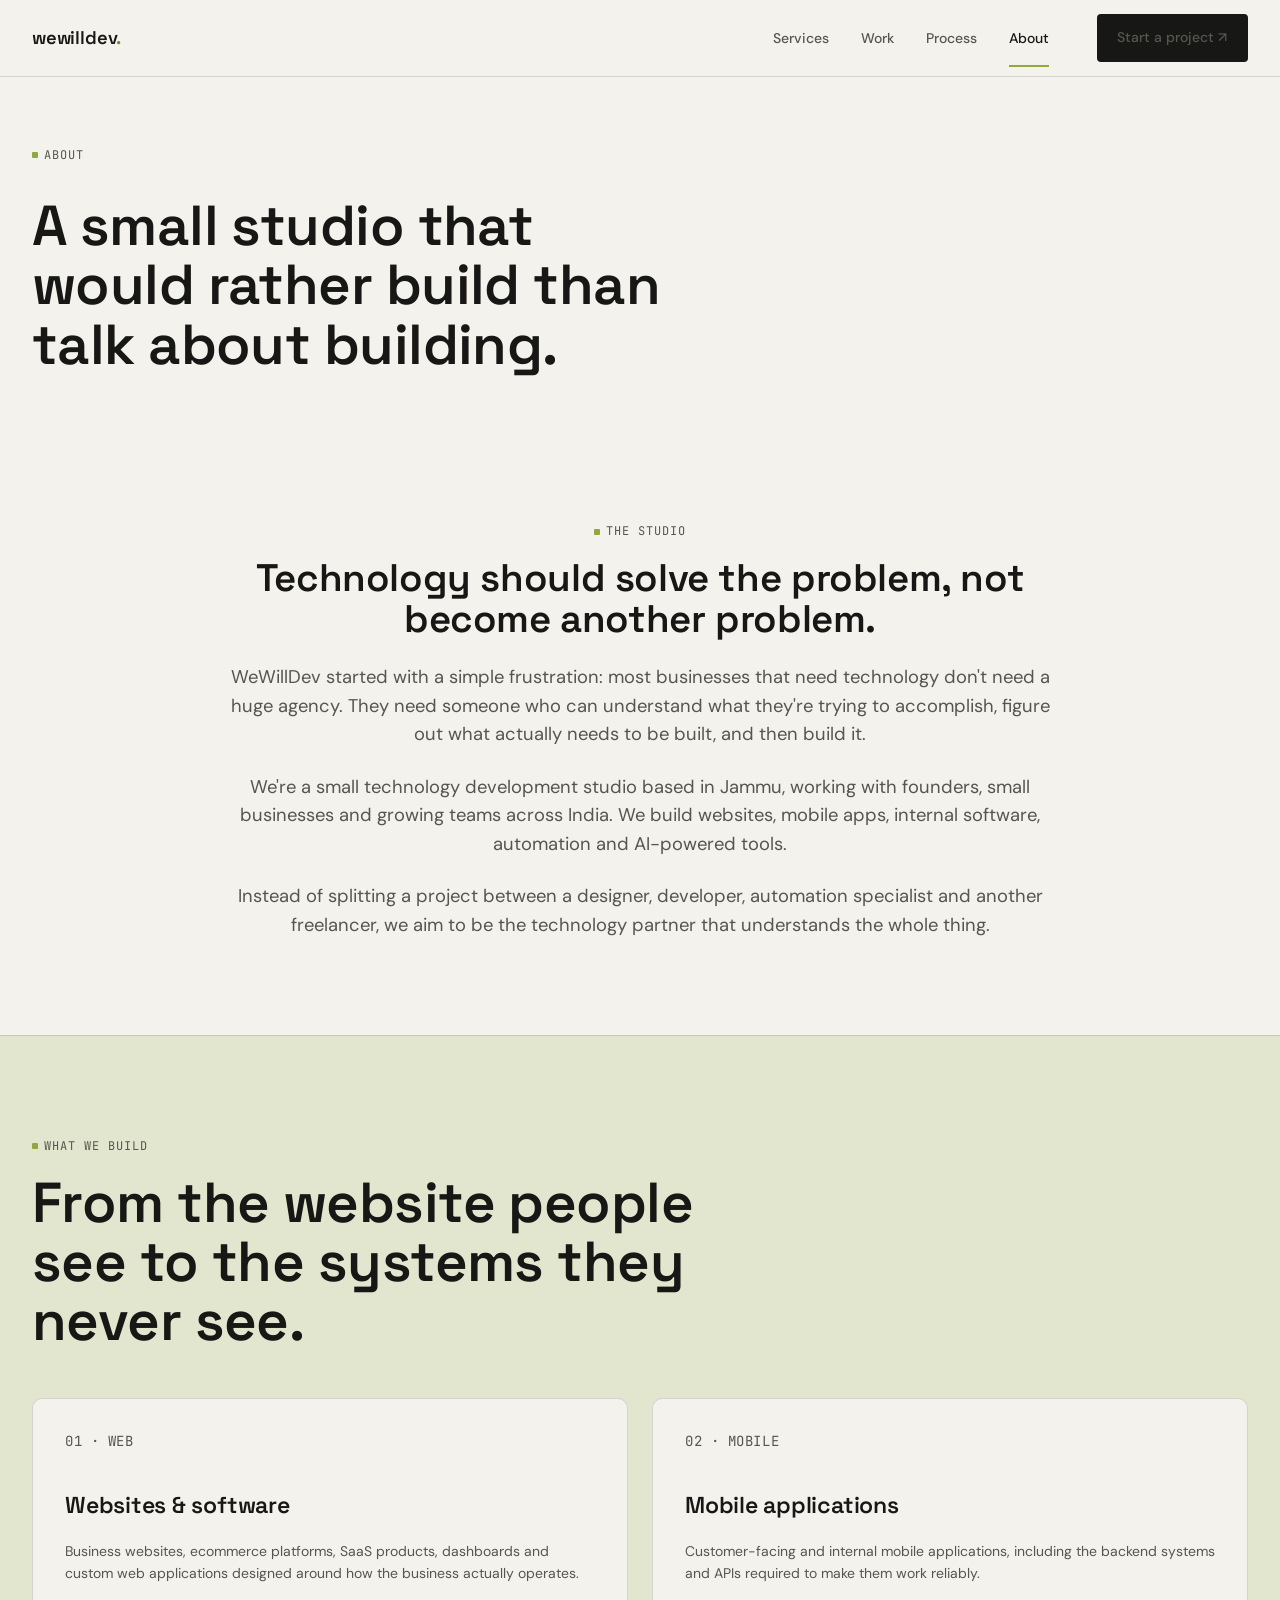
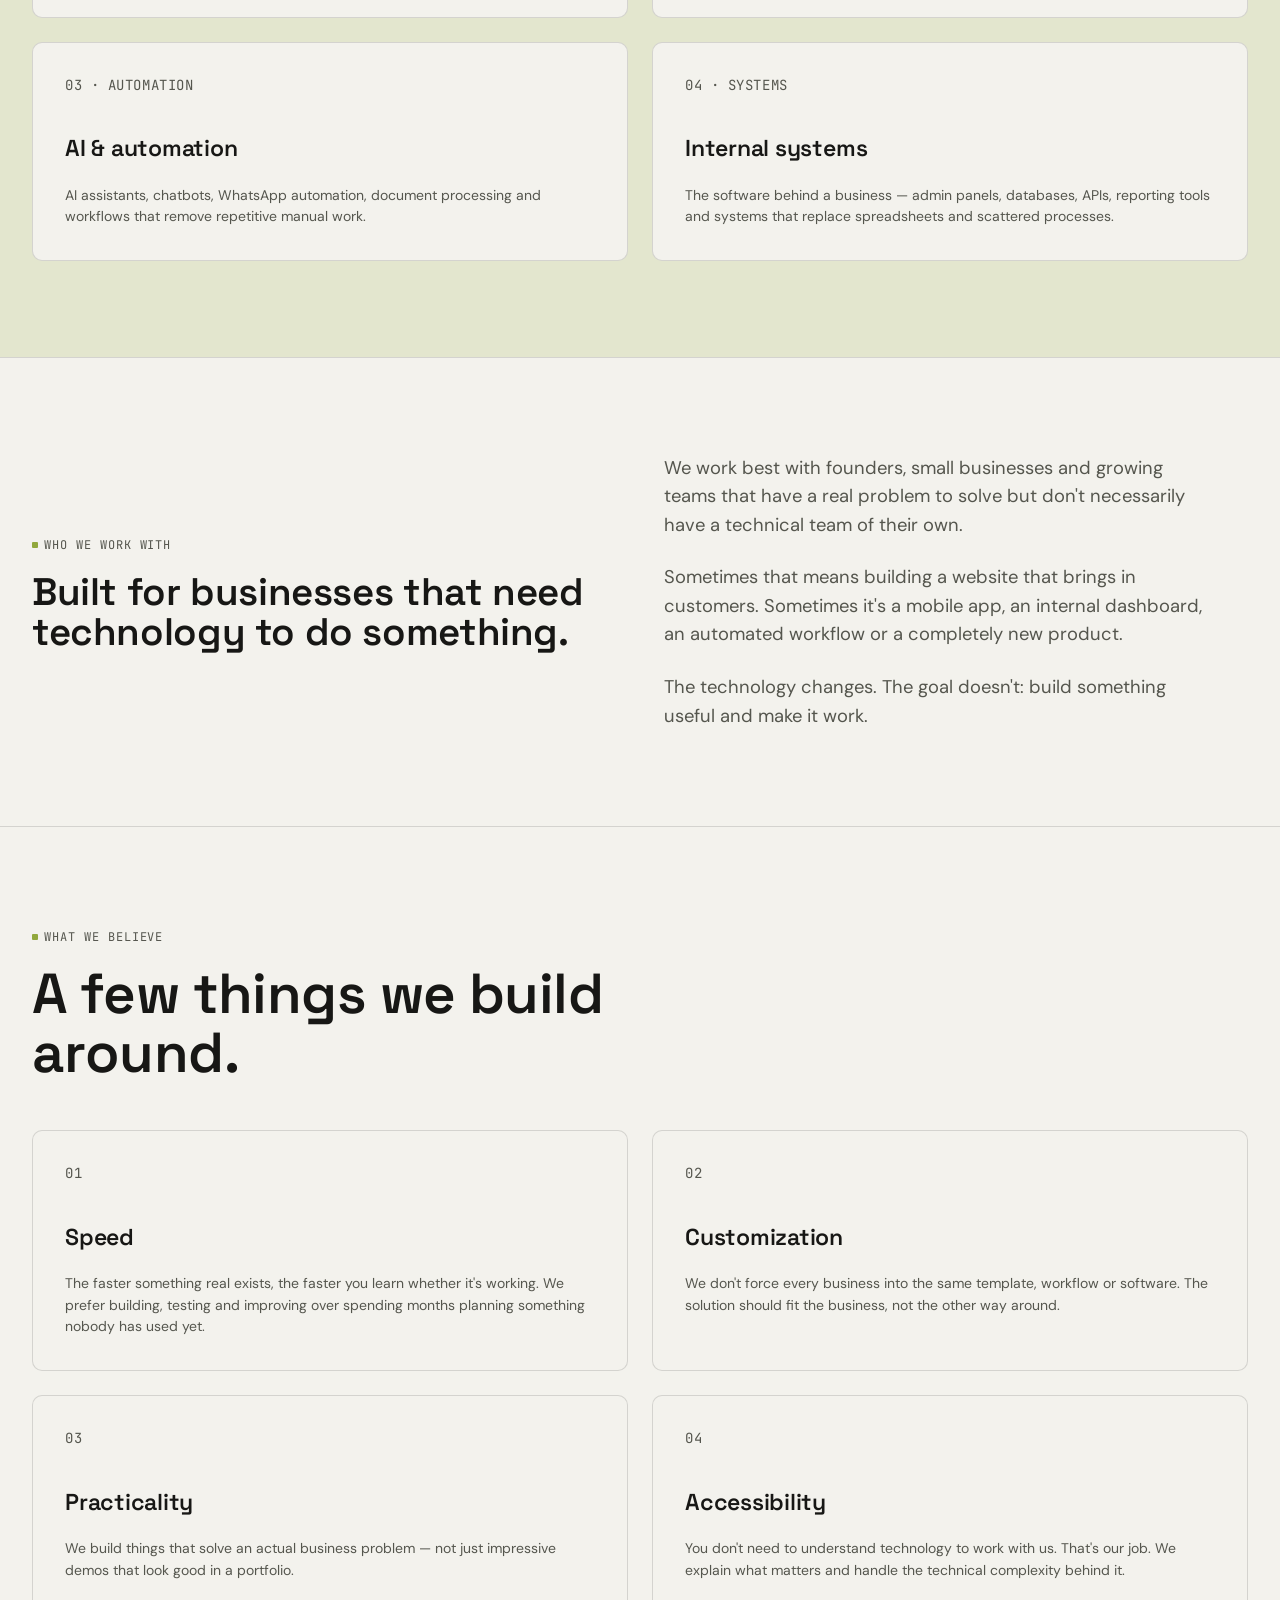
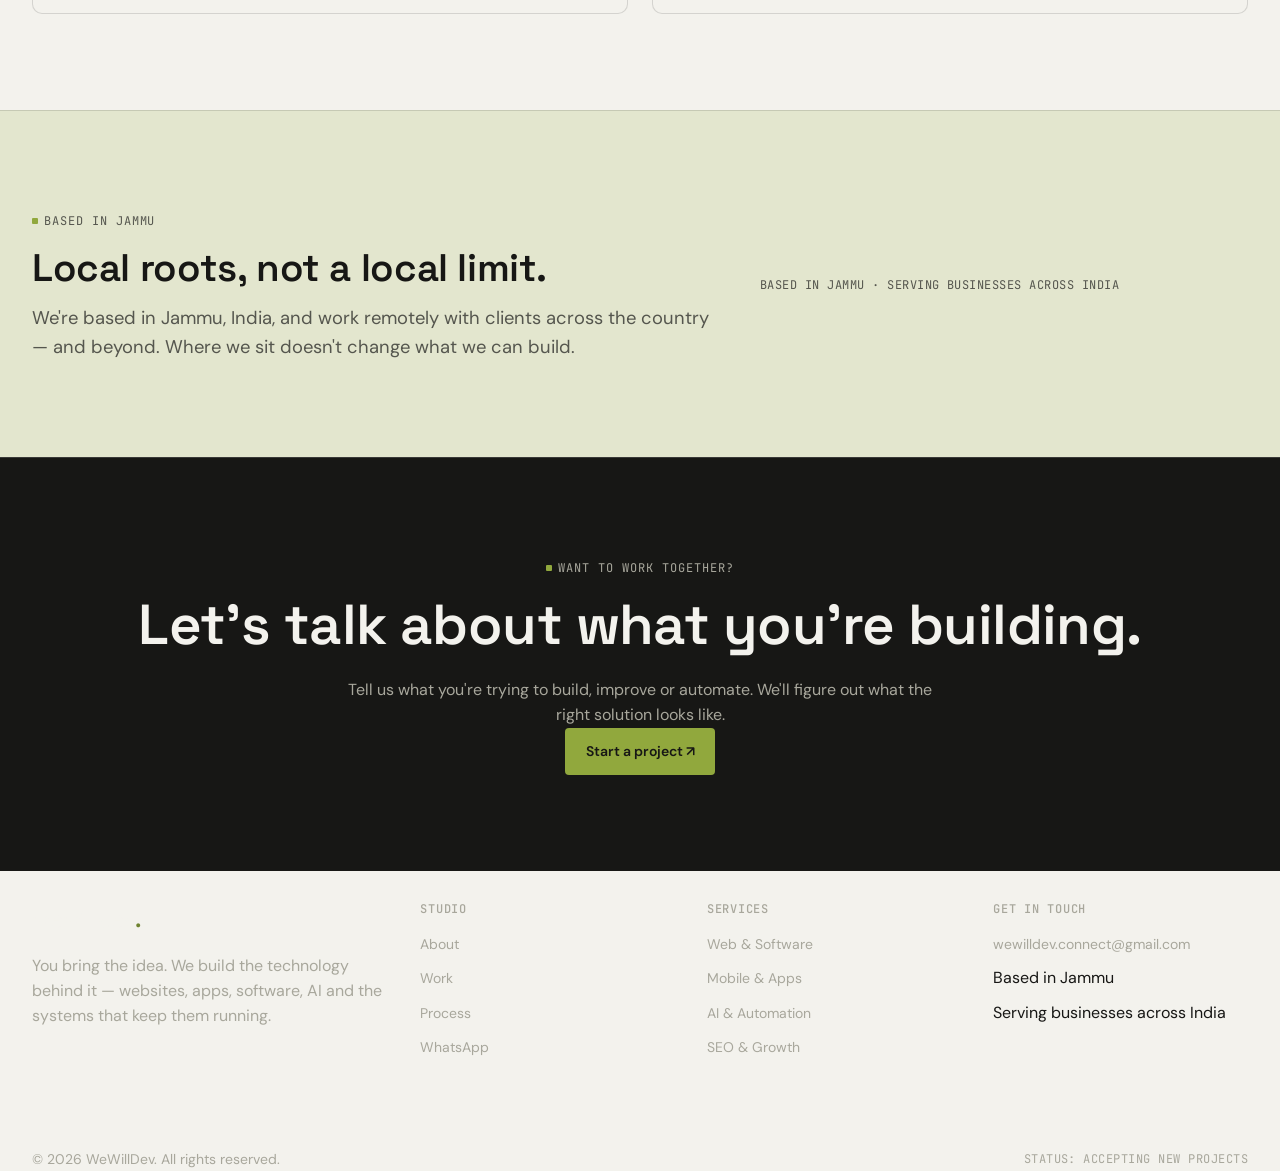
==== commit 74f5c699: "Dunn" ====
--- a/about/index.html
+++ b/about/index.html
@@ -411,9 +411,7 @@
           We'll figure out what the right solution looks like.
         </p>
 
-        <a href="/contact/"
-          class="btn btn-primary"
-          style="margin-top: var(--sp-4);">
+        <a href="https://wa.me/919149501021?text=Hi%20WeWillDev%2C%20I%27d%20like%20to%20discuss%20a%20project." class="btn btn-primary" target="_blank" rel="noopener noreferrer">
           Start a project ↗
         </a>
 
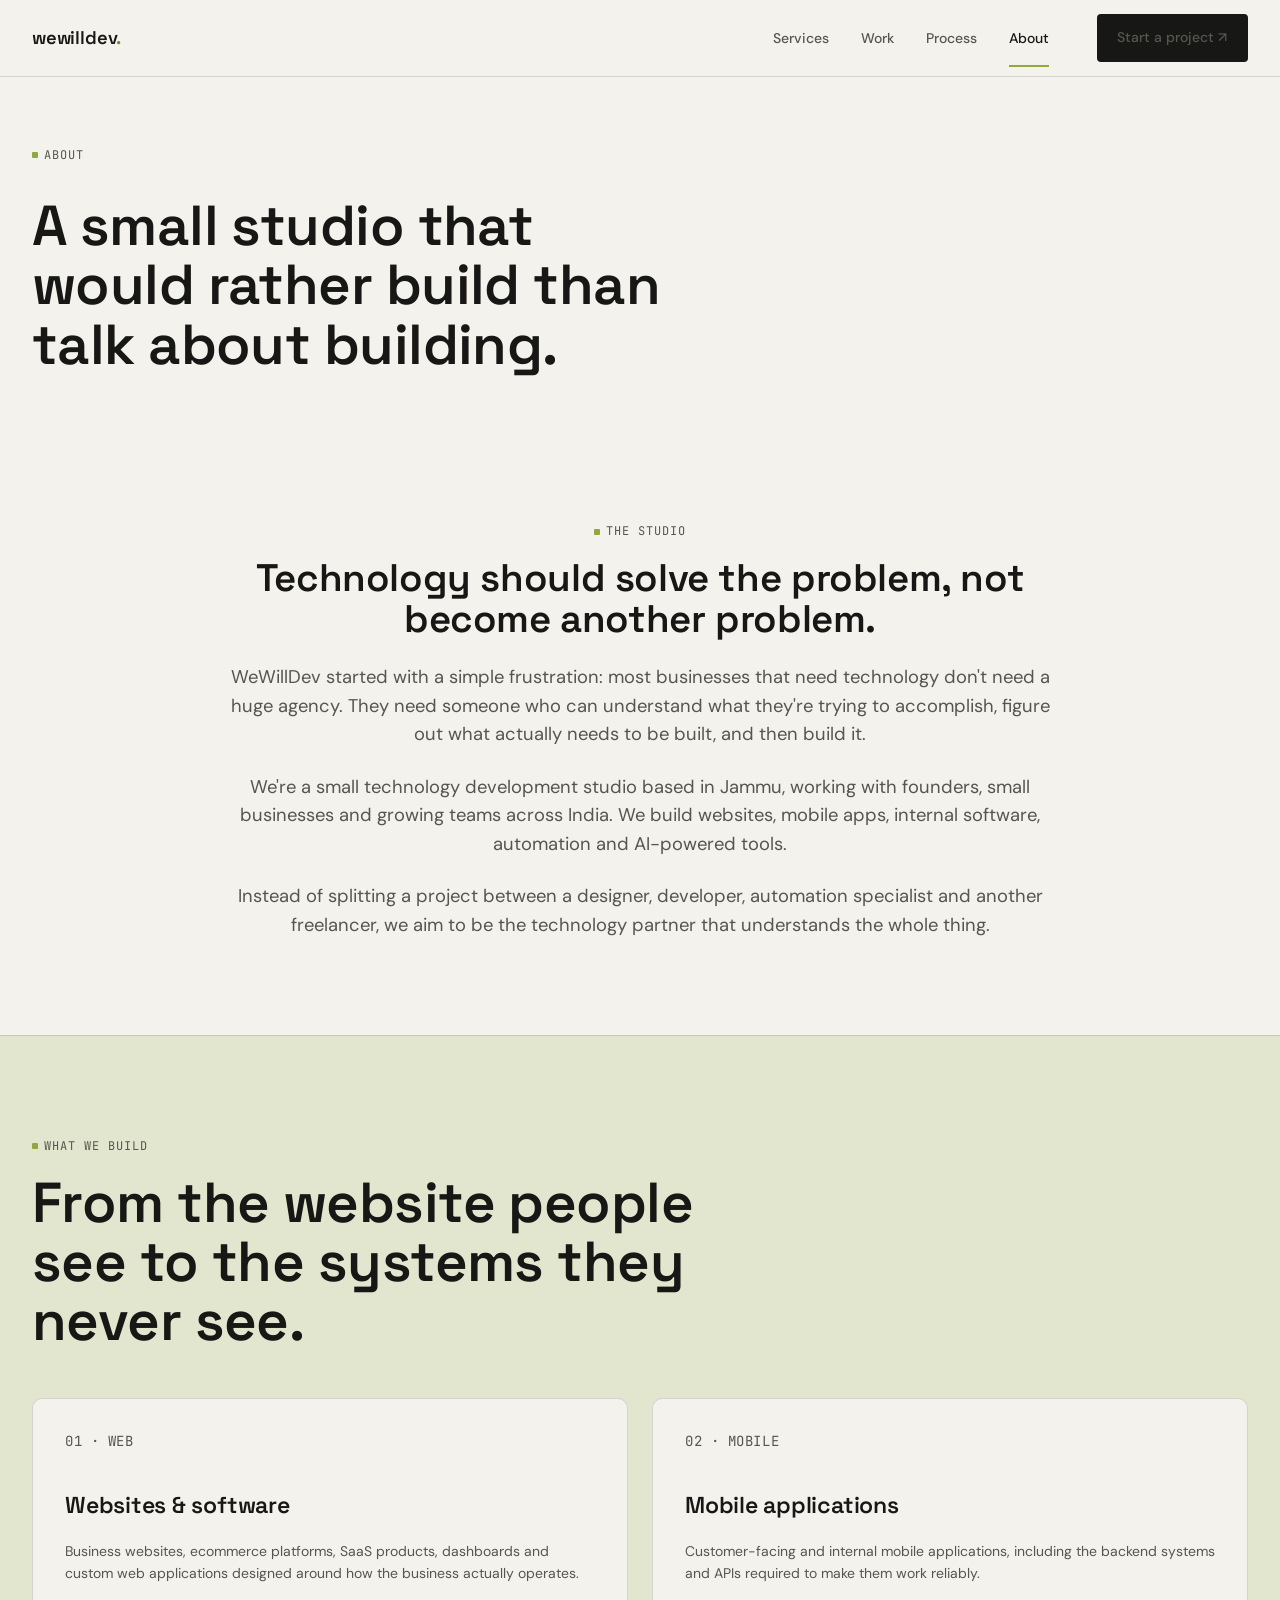
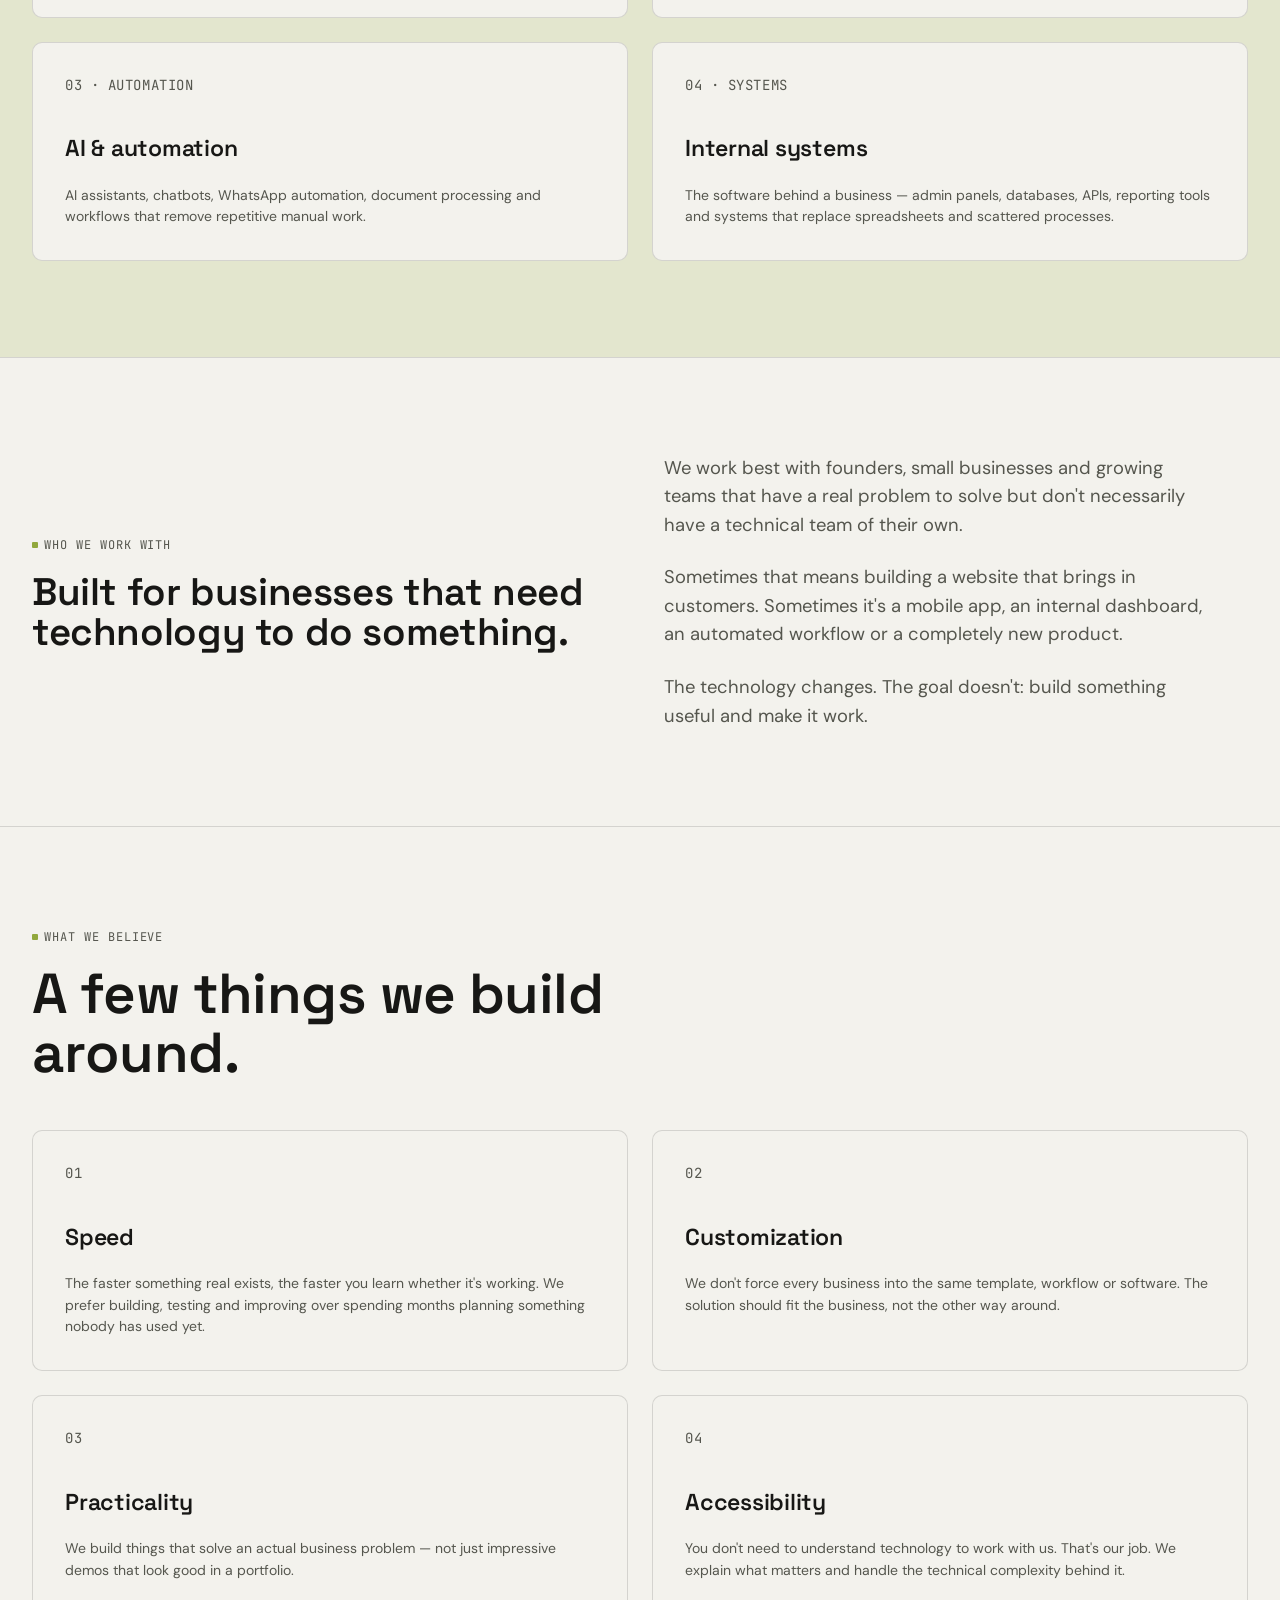
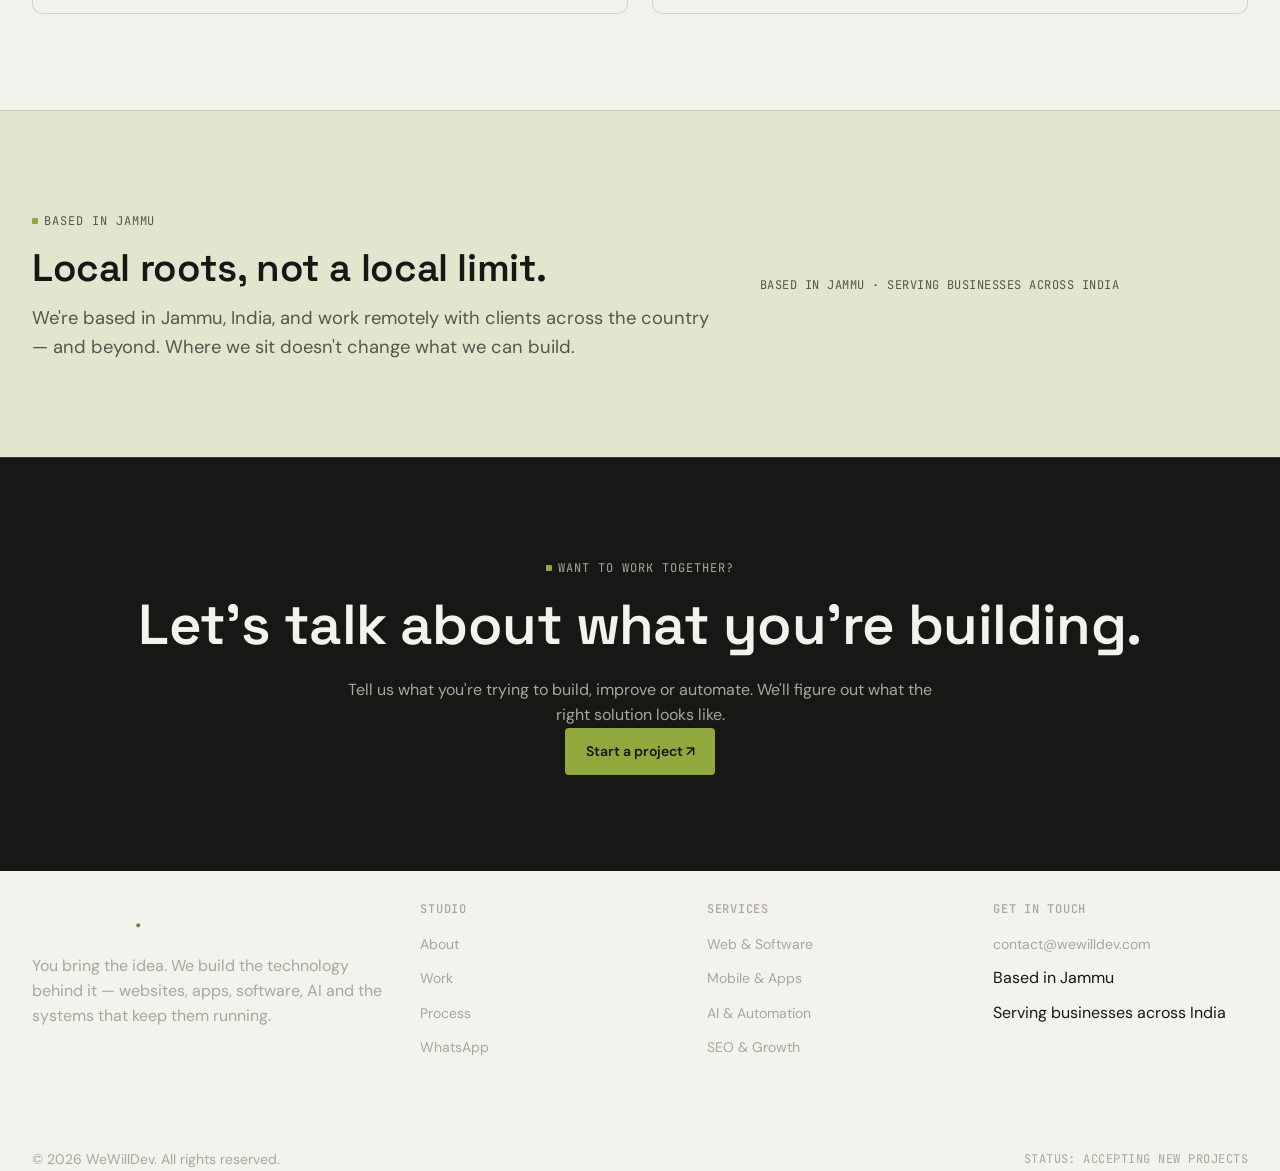
==== commit c8c9b587: "GO" ====
--- a/about/index.html
+++ b/about/index.html
@@ -2,6 +2,16 @@
 <html lang="en">
 
 <head>
+  <!-- Google Tag Manager -->
+  <script>(function (w, d, s, l, i) {
+      w[ l ] = w[ l ] || []; w[ l ].push({
+        'gtm.start':
+          new Date().getTime(), event: 'gtm.js'
+      }); var f = d.getElementsByTagName(s)[ 0 ],
+        j = d.createElement(s), dl = l != 'dataLayer' ? '&l=' + l : ''; j.async = true; j.src =
+          'https://www.googletagmanager.com/gtm.js?id=' + i + dl; f.parentNode.insertBefore(j, f);
+    })(window, document, 'script', 'dataLayer', 'GTM-MFSFBFQB');</script>
+  <!-- End Google Tag Manager -->
   <meta charset="UTF-8">
   <meta name="viewport" content="width=device-width, initial-scale=1.0">
 
@@ -15,9 +25,16 @@
   <link rel="stylesheet" href="/assets/css/base.css">
   <link rel="stylesheet" href="/assets/css/layout.css">
   <link rel="stylesheet" href="/assets/css/components.css">
+  <link rel="icon" href="/assets/images/favicon-64.png" type="image/png">
+  <link rel="stylesheet" href="/assets/css/responsive.css">
+
 </head>
 
 <body data-nav="about">
+  <!-- Google Tag Manager (noscript) -->
+  <noscript><iframe src="https://www.googletagmanager.com/ns.html?id=GTM-MFSFBFQB" height="0" width="0"
+      style="display:none;visibility:hidden"></iframe></noscript>
+  <!-- End Google Tag Manager (noscript) -->
 
   <header id="site-header" class="site-header"></header>
 
@@ -411,7 +428,8 @@
           We'll figure out what the right solution looks like.
         </p>
 
-        <a href="https://wa.me/919149501021?text=Hi%20WeWillDev%2C%20I%27d%20like%20to%20discuss%20a%20project." class="btn btn-primary" target="_blank" rel="noopener noreferrer">
+        <a href="https://wa.me/919149501021?text=Hi%20WeWillDev%2C%20I%27d%20like%20to%20discuss%20a%20project."
+          class="btn btn-primary" target="_blank" rel="noopener noreferrer">
           Start a project ↗
         </a>
 
@@ -429,4 +447,4 @@
 
 </body>
 
-</html>+</html>
--- a/assets/css/base.css
+++ b/assets/css/base.css
@@ -2,8 +2,6 @@
    WeWillDev — Base
    Tokens, reset, typography
    ========================================================================== */
-
-@import url("https://fonts.googleapis.com/css2?family=Space+Grotesk:wght@400;500;600;700&family=DM+Sans:wght@400;500;600&family=JetBrains+Mono:wght@400;500&display=swap");
 
 :root {
   /* Color */
--- a/assets/css/responsive.css
+++ b/assets/css/responsive.css
@@ -0,0 +1,624 @@
+/* ==========================================================================
+   WeWillDev — Mobile
+   Dedicated mobile layout
+   ========================================================================== */
+
+
+/* ==========================================================================
+   TABLET / SMALL LAPTOP
+   ========================================================================== */
+
+@media (max-width: 900px) {
+
+  .container {
+    padding-inline: 2rem;
+  }
+
+  .grid-12 {
+    grid-template-columns: repeat(6, 1fr);
+  }
+
+}
+
+
+/* ==========================================================================
+   MOBILE
+   ========================================================================== */
+
+@media (max-width: 768px) {
+
+  /* ------------------------------------------------------------------------
+     GLOBAL
+     ------------------------------------------------------------------------ */
+
+  html,
+  body {
+    width: 100%;
+    overflow-x: hidden;
+  }
+
+  .container {
+    width: 100%;
+    max-width: none;
+    padding-inline: 20px;
+  }
+
+
+  /* ------------------------------------------------------------------------
+     HEADER
+     ------------------------------------------------------------------------ */
+
+  .site-header .container {
+    height: 64px;
+  }
+
+  .logo {
+    font-size: 1.1rem;
+  }
+
+  .nav-toggle {
+    width: 28px;
+    height: 28px;
+  }
+
+  .mobile-nav {
+    inset: 64px 0 0 0;
+    padding: 28px 20px;
+  }
+
+  .mobile-nav a {
+    font-size: 1.6rem;
+    padding: 14px 0;
+  }
+
+
+  /* ------------------------------------------------------------------------
+     GRID
+     ------------------------------------------------------------------------ */
+
+  .grid-12 {
+    display: grid;
+    grid-template-columns: 1fr;
+    gap: 24px;
+  }
+
+  /*
+     Your HTML uses inline grid-column values such as:
+
+     grid-column: 1/6;
+     grid-column: 6/13;
+     grid-column: span 6;
+
+     This overrides those values on mobile.
+  */
+
+  .grid-12 > * {
+    grid-column: 1 / -1 !important;
+  }
+
+
+  /* ------------------------------------------------------------------------
+     SECTIONS
+     ------------------------------------------------------------------------ */
+
+  .section {
+    padding-block: 64px;
+  }
+
+  .section--tight {
+    padding-block: 48px;
+  }
+
+  .section--first {
+    padding-top: 48px;
+  }
+
+
+  /* ------------------------------------------------------------------------
+     PAGE INTRO
+     ------------------------------------------------------------------------ */
+
+  .page-intro {
+    padding-block: 52px 42px;
+  }
+
+  .page-intro h1 {
+    max-width: none !important;
+    font-size: clamp(2.5rem, 11vw, 3.5rem) !important;
+    line-height: 0.98;
+  }
+
+
+  /* ------------------------------------------------------------------------
+     HEADINGS
+     ------------------------------------------------------------------------ */
+
+  h1 {
+    font-size: clamp(2.5rem, 11vw, 3.5rem);
+  }
+
+  h2 {
+    font-size: clamp(2rem, 9vw, 2.7rem);
+  }
+
+  h3 {
+    font-size: 1.25rem;
+  }
+
+
+  /* ------------------------------------------------------------------------
+     BODY TEXT
+     ------------------------------------------------------------------------ */
+
+  .lede {
+    font-size: 1rem;
+    line-height: 1.6;
+    max-width: none;
+  }
+
+
+  /* ------------------------------------------------------------------------
+     SECTION HEAD
+     ------------------------------------------------------------------------ */
+
+  .section-head {
+    display: block;
+    margin-bottom: 32px;
+  }
+
+  .section-head .lede {
+    margin-top: 20px;
+    margin-left: 0;
+  }
+
+
+  /* ------------------------------------------------------------------------
+     SERVICE CARDS
+     ------------------------------------------------------------------------ */
+
+  .service-card {
+    width: 100%;
+    padding: 22px;
+    gap: 16px;
+  }
+
+  .service-card:hover {
+    transform: none;
+  }
+
+
+  /* ------------------------------------------------------------------------
+     PROJECT / WORK
+     ------------------------------------------------------------------------ */
+
+  .project-card {
+    grid-template-columns: 1fr;
+    gap: 24px;
+    padding-block: 28px;
+  }
+
+  .project-card .media {
+    width: 100%;
+    aspect-ratio: 16 / 10;
+  }
+
+  .project-card .meta {
+    gap: 14px;
+  }
+
+  .project-card h3 {
+    font-size: 2rem;
+  }
+
+
+  /* ------------------------------------------------------------------------
+     IMAGES
+     ------------------------------------------------------------------------ */
+
+  .image-frame {
+    width: 100%;
+  }
+
+
+  /* ------------------------------------------------------------------------
+     PROCESS
+     ------------------------------------------------------------------------ */
+
+  .process-step {
+    grid-template-columns: 52px 1fr;
+    gap: 16px;
+    padding-block: 24px;
+  }
+
+  .process-step .num {
+    font-size: 1.1rem;
+  }
+
+
+  /* ------------------------------------------------------------------------
+     AUDIENCE
+     ------------------------------------------------------------------------ */
+
+  .audience-list {
+    gap: 8px;
+  }
+
+  .audience-chip {
+    padding: 9px 14px;
+    font-size: 0.8rem;
+  }
+
+
+  /* ------------------------------------------------------------------------
+     CAPABILITY STRIP
+     ------------------------------------------------------------------------ */
+
+  .capability-strip .track {
+    font-size: 0.7rem;
+    padding-block: 10px;
+    gap: 24px;
+  }
+
+  .capability-strip .track span {
+    margin-right: 24px;
+  }
+
+
+  /* ------------------------------------------------------------------------
+     BUTTONS
+     ------------------------------------------------------------------------ */
+
+  .btn {
+    min-height: 46px;
+    padding: 12px 18px;
+  }
+
+  /*
+     Don't make every button full width.
+     Only CTA groups get special treatment below.
+  */
+
+  .section--dark .btn {
+    justify-content: center;
+  }
+
+
+  /* ------------------------------------------------------------------------
+     CTA BUTTON GROUPS
+     ------------------------------------------------------------------------ */
+
+  .section--dark .container > div[style*="display:flex"] {
+    flex-direction: column;
+    align-items: stretch;
+  }
+
+  .section--dark .container > div[style*="display:flex"] .btn {
+    width: 100%;
+  }
+
+
+  /* ------------------------------------------------------------------------
+     FOOTER
+     ------------------------------------------------------------------------ */
+
+  .site-footer {
+    padding-block: 56px 28px;
+  }
+
+  .footer-top {
+    grid-template-columns: 1fr;
+    gap: 36px;
+    margin-bottom: 40px;
+  }
+
+  .footer-brand {
+    grid-column: auto;
+  }
+
+  .footer-brand p {
+    max-width: 38ch;
+  }
+
+  .footer-bottom {
+    flex-direction: column;
+    align-items: flex-start;
+    gap: 10px;
+  }
+
+
+  /* ------------------------------------------------------------------------
+     CONTACT FORM
+     ------------------------------------------------------------------------ */
+
+  .form-field input,
+  .form-field select,
+  .form-field textarea {
+    width: 100%;
+    font-size: 16px;
+  }
+
+
+  /* ------------------------------------------------------------------------
+     MOBILE NAV
+     ------------------------------------------------------------------------ */
+
+  body.nav-open {
+    overflow: hidden;
+  }
+
+}
+
+
+/* ==========================================================================
+   SMALL PHONES
+   ========================================================================== */
+
+@media (max-width: 480px) {
+
+  .container {
+    padding-inline: 16px;
+  }
+
+  .page-intro {
+    padding-block: 42px 34px;
+  }
+
+  .section {
+    padding-block: 52px;
+  }
+
+  .section--first {
+    padding-top: 40px;
+  }
+
+  .service-card {
+    padding: 18px;
+  }
+
+  .project-card h3 {
+    font-size: 1.75rem;
+  }
+
+  .process-step {
+    grid-template-columns: 1fr;
+    gap: 8px;
+  }
+
+  .footer-top {
+    gap: 30px;
+  }
+
+}
+
+
+/* ==========================================================================
+   MOBILE HEADER — FINAL
+   ========================================================================== */
+
+@media (max-width: 768px) {
+
+  .site-header {
+    position: sticky;
+    top: 0;
+    z-index: 9999;
+    background: var(--bg);
+  }
+
+  .site-header .container {
+    height: 64px;
+    min-height: 64px;
+    padding-inline: 20px;
+
+    display: flex;
+    align-items: center;
+    justify-content: space-between;
+  }
+
+
+  /* LOGO */
+
+  .site-header .logo {
+    display: block;
+    font-size: 1rem;
+    line-height: 1;
+    position: relative;
+    z-index: 10001;
+  }
+
+
+  /* DESKTOP NAV OFF */
+
+  .site-header .main-nav {
+    display: none !important;
+  }
+
+
+  /* HAMBURGER */
+
+  .site-header .nav-toggle {
+    display: flex !important;
+
+    width: 34px;
+    height: 34px;
+
+    padding: 6px;
+    margin: 0;
+
+    align-items: center;
+    justify-content: center;
+    flex-direction: column;
+    gap: 5px;
+
+    background: transparent;
+    border: 0;
+
+    position: relative;
+    z-index: 10001;
+  }
+
+  .site-header .nav-toggle span {
+    display: block;
+
+    width: 21px;
+    height: 2px;
+
+    background: var(--ink);
+
+    transition:
+      transform 0.25s var(--ease),
+      opacity 0.2s var(--ease);
+  }
+
+
+  /* HAMBURGER → X */
+
+  body.nav-open .site-header .nav-toggle span:nth-child(1) {
+    transform: translateY(7px) rotate(45deg);
+  }
+
+  body.nav-open .site-header .nav-toggle span:nth-child(2) {
+    opacity: 0;
+  }
+
+  body.nav-open .site-header .nav-toggle span:nth-child(3) {
+    transform: translateY(-7px) rotate(-45deg);
+  }
+
+
+  /* ------------------------------------------------------------------------
+     MOBILE MENU
+     ------------------------------------------------------------------------ */
+
+  .site-header .mobile-nav {
+
+    display: block !important;
+
+    position: fixed !important;
+
+    top: 64px !important;
+    left: 0 !important;
+    right: 0 !important;
+    bottom: 0 !important;
+
+    width: 100% !important;
+    height: calc(100dvh - 64px) !important;
+
+    padding: 24px 20px 32px !important;
+
+    background: var(--bg);
+
+    overflow-y: auto;
+    overflow-x: hidden;
+
+    z-index: 10000;
+
+    /* Kill any old animation/hidden state */
+    opacity: 0;
+    visibility: hidden;
+    transform: none !important;
+    pointer-events: none;
+
+    transition:
+      opacity 0.2s ease,
+      visibility 0.2s ease;
+  }
+
+
+  /* OPEN */
+
+  .site-header .mobile-nav.is-open {
+
+    opacity: 1 !important;
+    visibility: visible !important;
+    transform: none !important;
+    pointer-events: auto !important;
+  }
+
+
+  /* MENU LIST */
+
+  .site-header .mobile-nav ul {
+    display: flex;
+    flex-direction: column;
+
+    width: 100%;
+    margin: 0;
+    padding: 0;
+  }
+
+
+  /* MENU ITEMS */
+
+  .site-header .mobile-nav li {
+    width: 100%;
+    border-bottom: 1px solid var(--line);
+  }
+
+
+  /* MENU LINKS */
+
+  .site-header .mobile-nav li a {
+    display: flex;
+
+    width: 100%;
+    min-height: 58px;
+
+    align-items: center;
+
+    padding: 12px 0;
+
+    font-family: var(--font-display);
+    font-size: 1.6rem;
+    font-weight: 500;
+
+    color: var(--ink);
+
+    border: 0;
+  }
+
+
+  .site-header .mobile-nav li a.is-active {
+    color: var(--accent-dark);
+  }
+
+
+  /* PROJECT BUTTON */
+
+  .site-header .mobile-nav > .btn {
+    display: flex;
+
+    width: 100%;
+    min-height: 50px;
+
+    margin-top: 28px;
+
+    align-items: center;
+    justify-content: center;
+
+    font-size: var(--fs-small);
+  }
+
+
+  body.nav-open {
+    overflow: hidden;
+  }
+}
+
+
+/* SMALL PHONES */
+
+@media (max-width: 380px) {
+
+  .site-header .container {
+    padding-inline: 16px;
+  }
+
+  .site-header .mobile-nav {
+    padding-inline: 20px !important;
+  }
+
+  .site-header .mobile-nav li a {
+    font-size: 1.5rem;
+    min-height: 54px;
+  }
+}
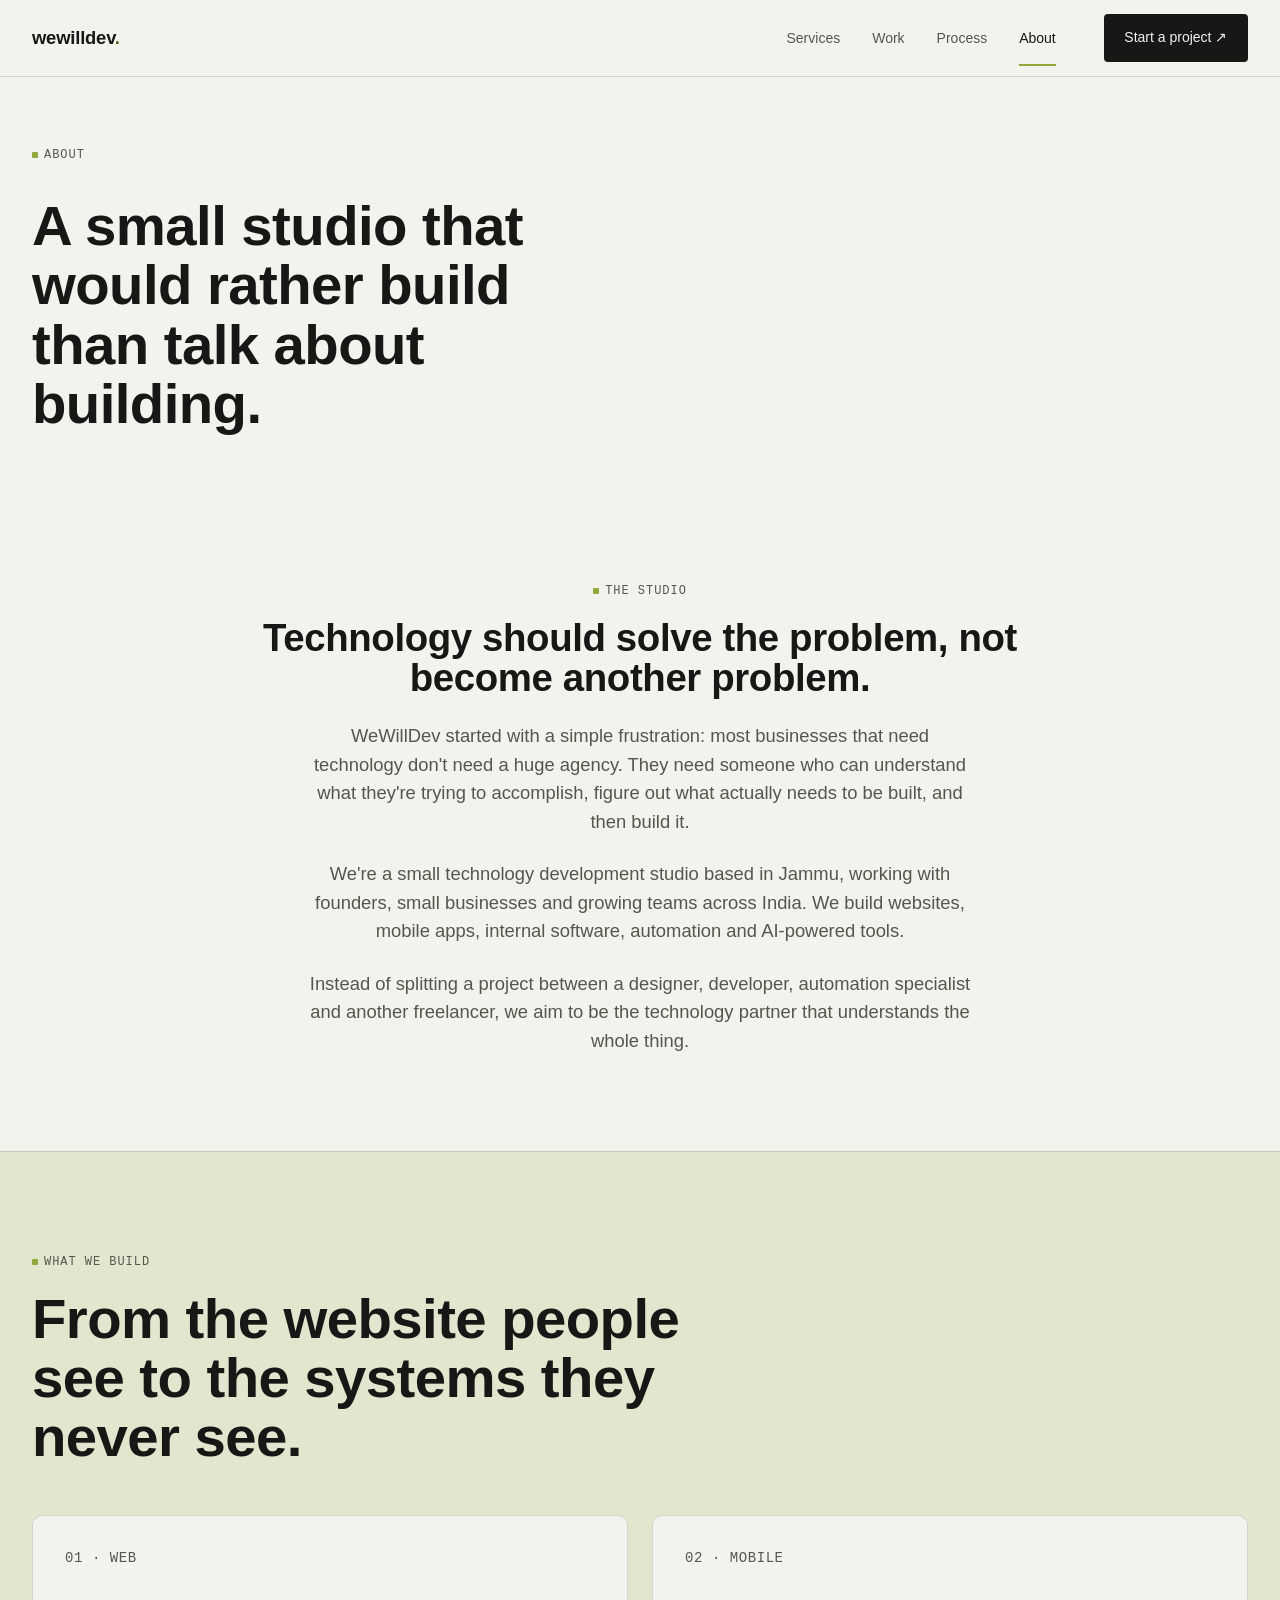
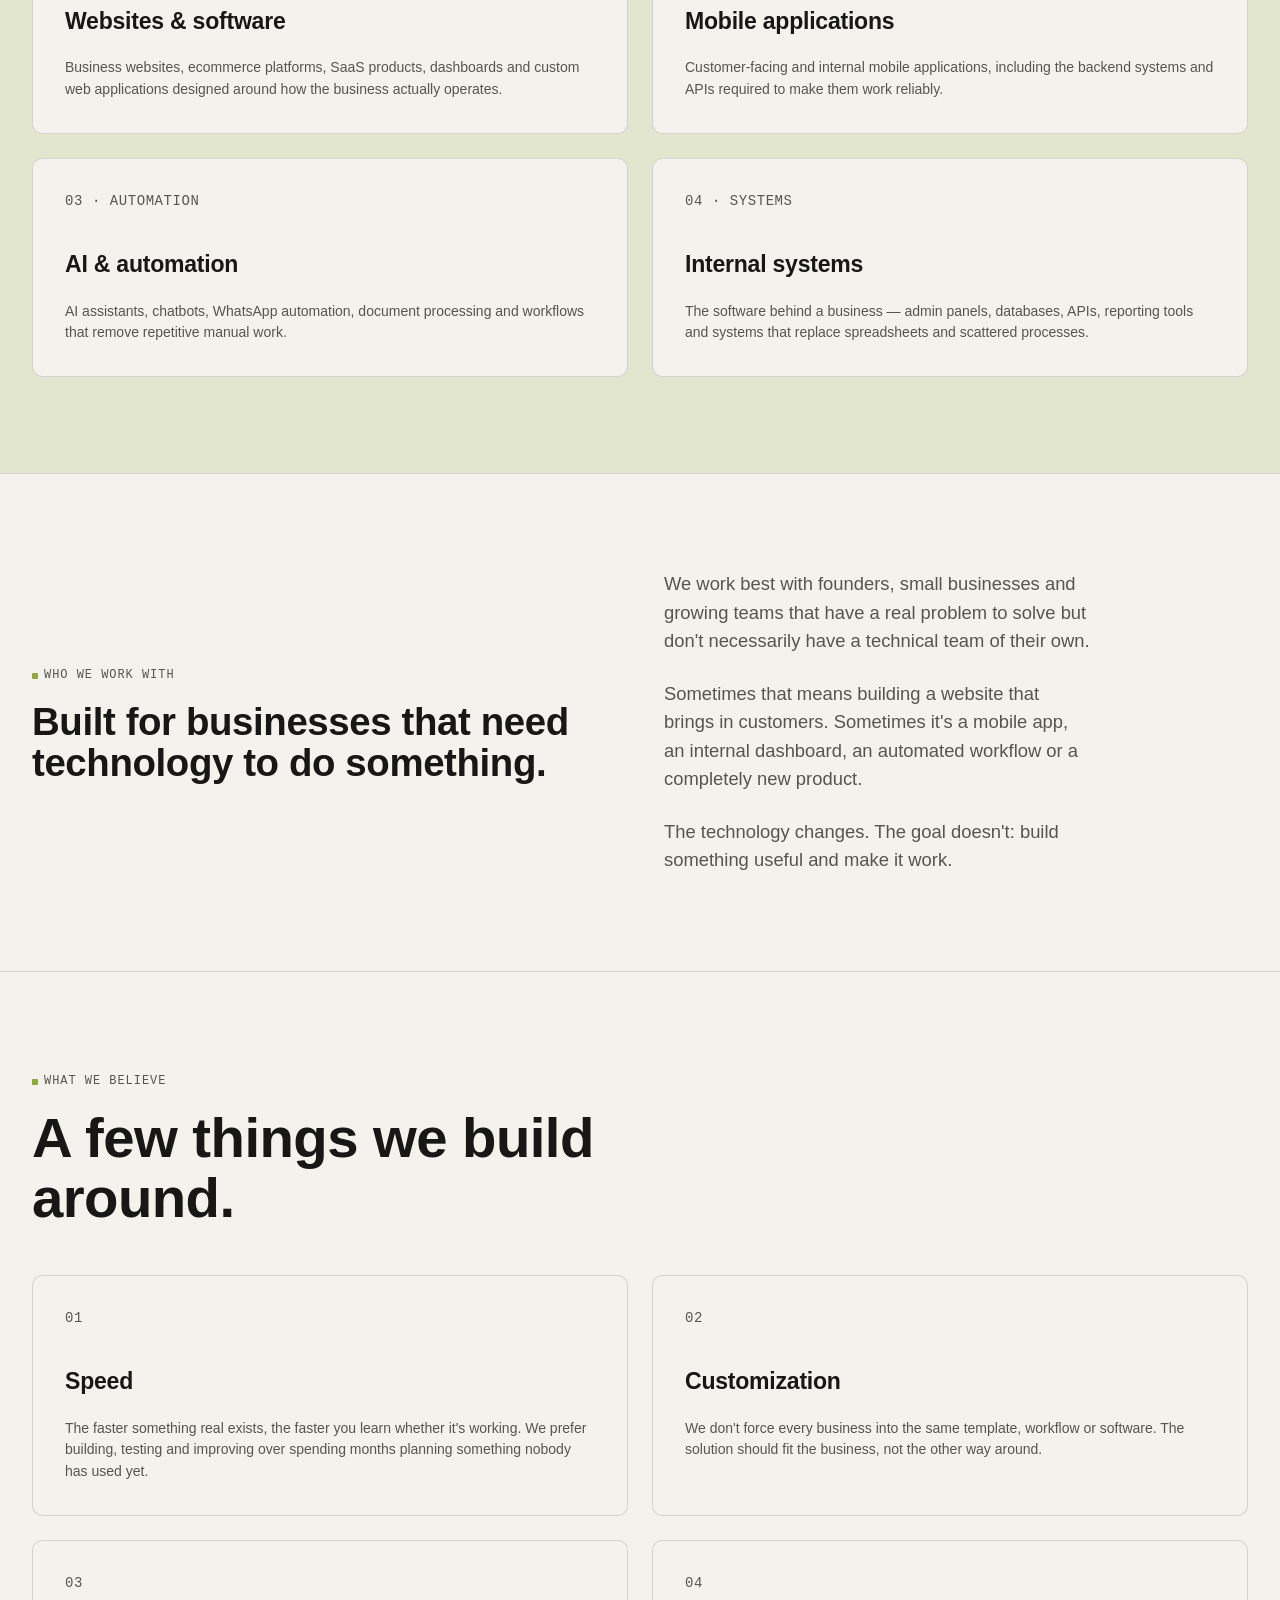
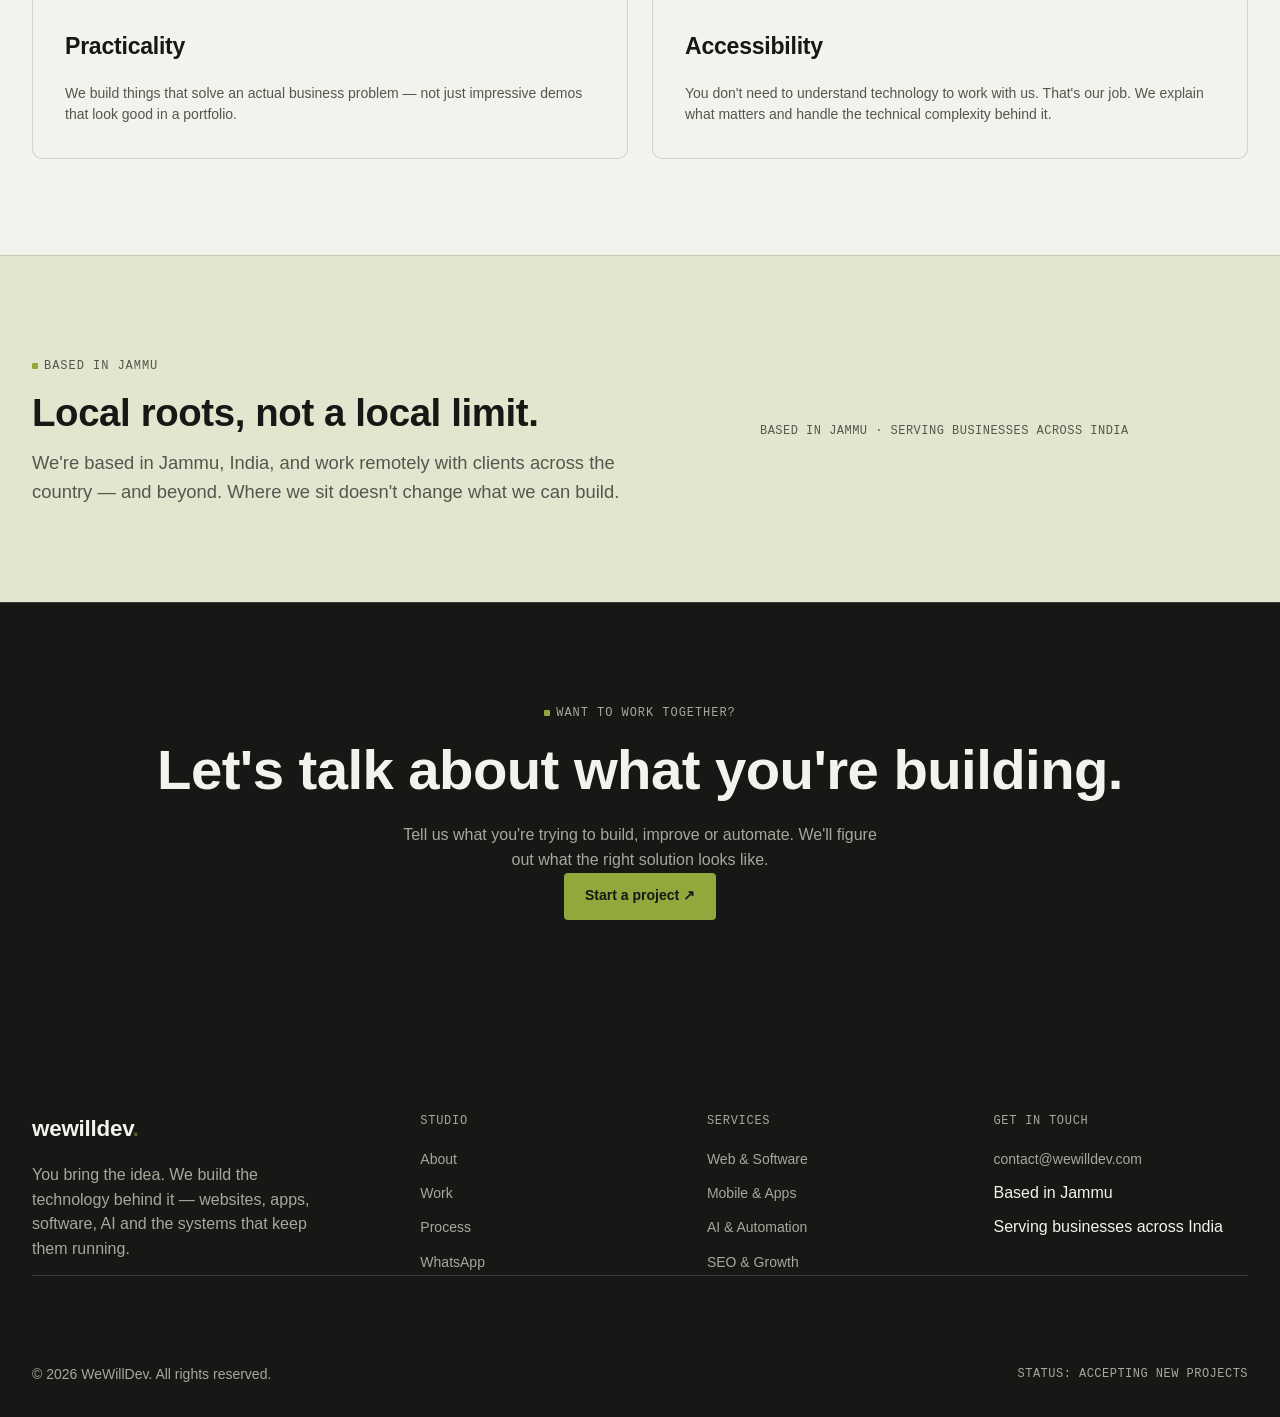
==== commit 773a8c7a: "last one had 99/100 performance" ====
--- a/about/index.html
+++ b/about/index.html
@@ -440,7 +440,7 @@
   </main>
 
 
-  <footer id="site-footer"></footer>
+  <footer id="site-footer" class="site-footer"></footer>
 
   <script src="/assets/js/components.js"></script>
   <script src="/assets/js/main.js"></script>
--- a/assets/css/base.css
+++ b/assets/css/base.css
@@ -13,7 +13,7 @@
   --ink-on-dark: #f3f2ed;
   --ink-on-dark-soft: #a8a79c;
   --accent: #91a83d;
-  --accent-dark: #6f8330;
+  --accent-dark: #53641e;
   --accent-tint: #e3e6ce;
   --line: rgba(23, 23, 21, 0.14);
   --line-on-dark: rgba(243, 242, 237, 0.16);
--- a/assets/css/components.css
+++ b/assets/css/components.css
@@ -7,6 +7,7 @@
   position: sticky;
   top: 0;
   z-index: 100;
+  min-height: 76px;
   background: rgba(243, 242, 237, 0.88);
   backdrop-filter: blur(10px);
   border-bottom: 1px solid var(--line);
@@ -42,6 +43,10 @@
   color: var(--ink-soft);
   transition: color 0.15s var(--ease);
   position: relative;
+}
+.main-nav .btn-primary,
+.mobile-nav .btn-primary {
+  color: var(--bg);
 }
 .main-nav a:hover,
 .main-nav a.is-active {
@@ -344,6 +349,10 @@
   .project-card {
     grid-template-columns: 1fr;
   }
+
+  .hero-media {
+    display: none;
+  }
 }
 
 /* ---- Process step ---- */
@@ -436,7 +445,7 @@
   color: var(--ink-on-dark-soft);
   max-width: 32ch;
 }
-.footer-col h4 {
+.footer-heading {
   font-family: var(--font-mono);
   font-size: var(--fs-label);
   text-transform: uppercase;
--- a/assets/css/responsive.css
+++ b/assets/css/responsive.css
@@ -401,6 +401,7 @@
     position: sticky;
     top: 0;
     z-index: 9999;
+    min-height: 64px;
     background: var(--bg);
   }
 
@@ -621,4 +622,4 @@
     font-size: 1.5rem;
     min-height: 54px;
   }
-}+}
